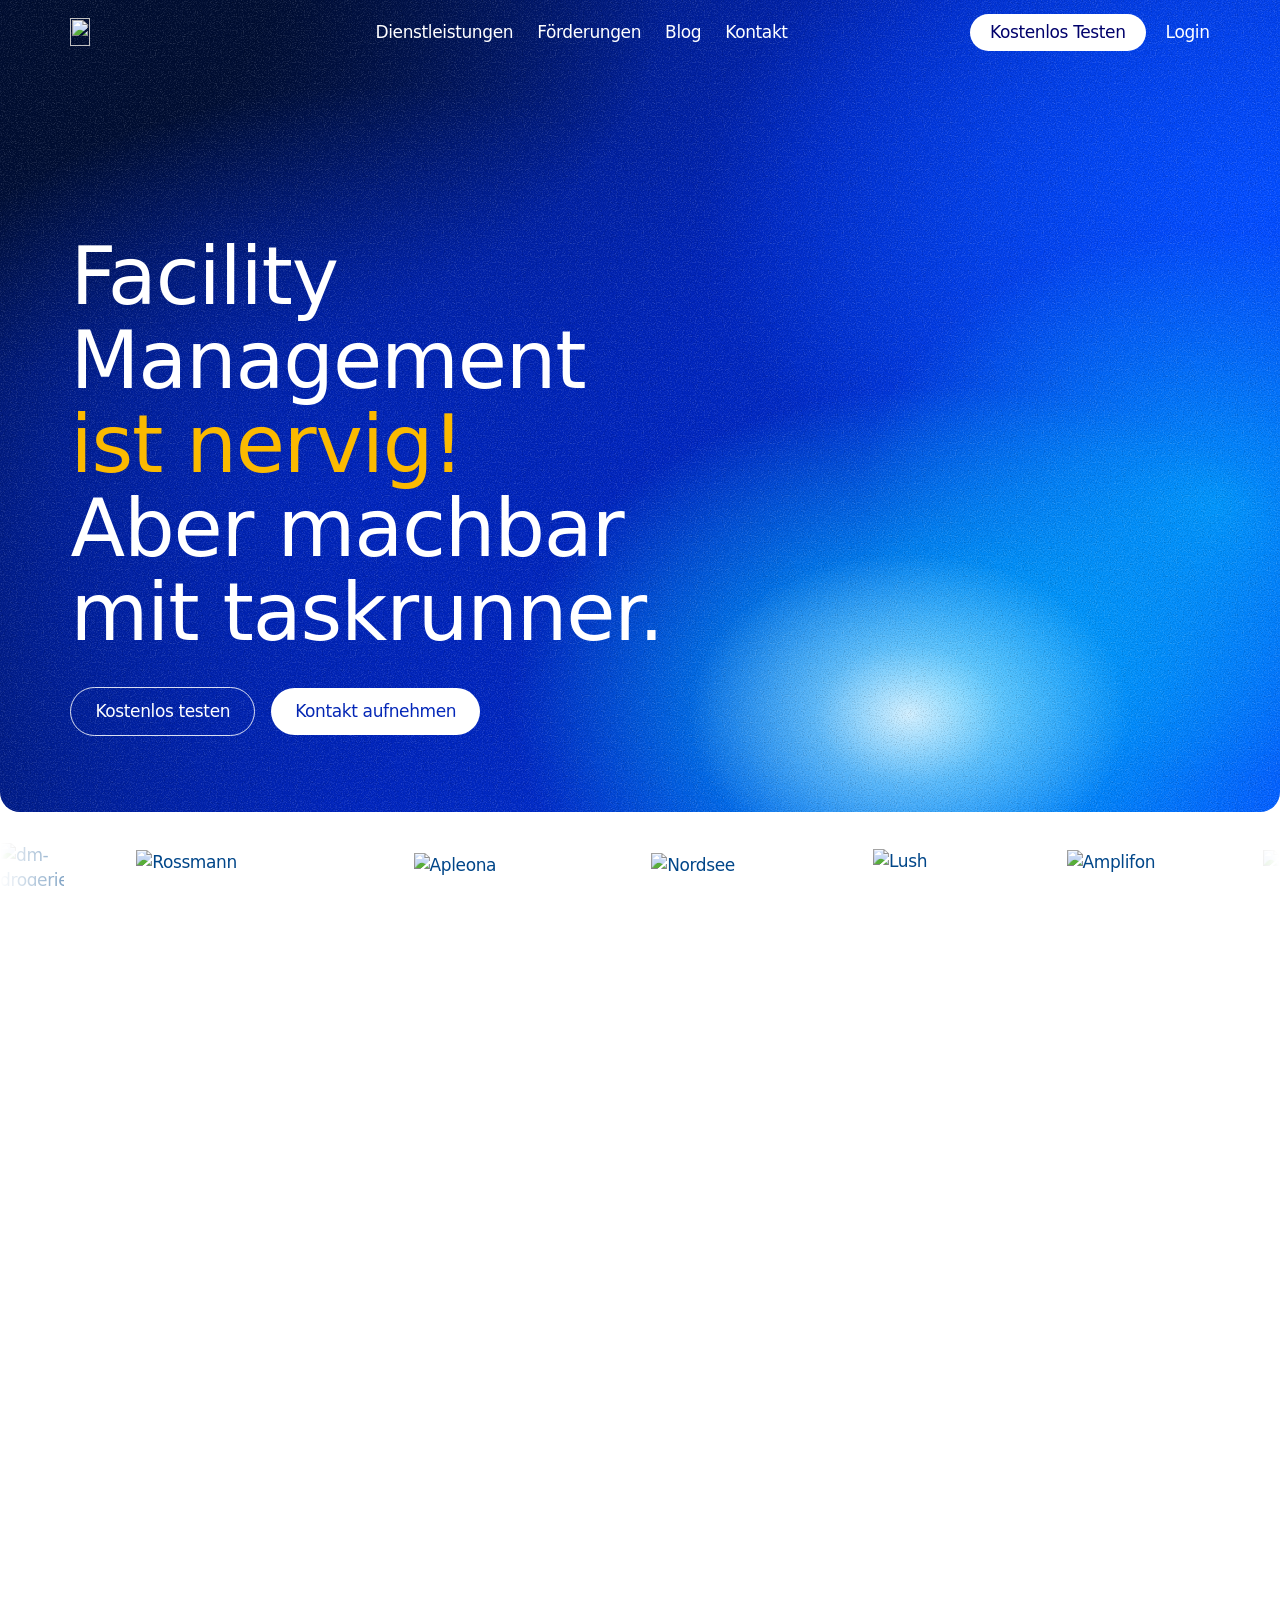
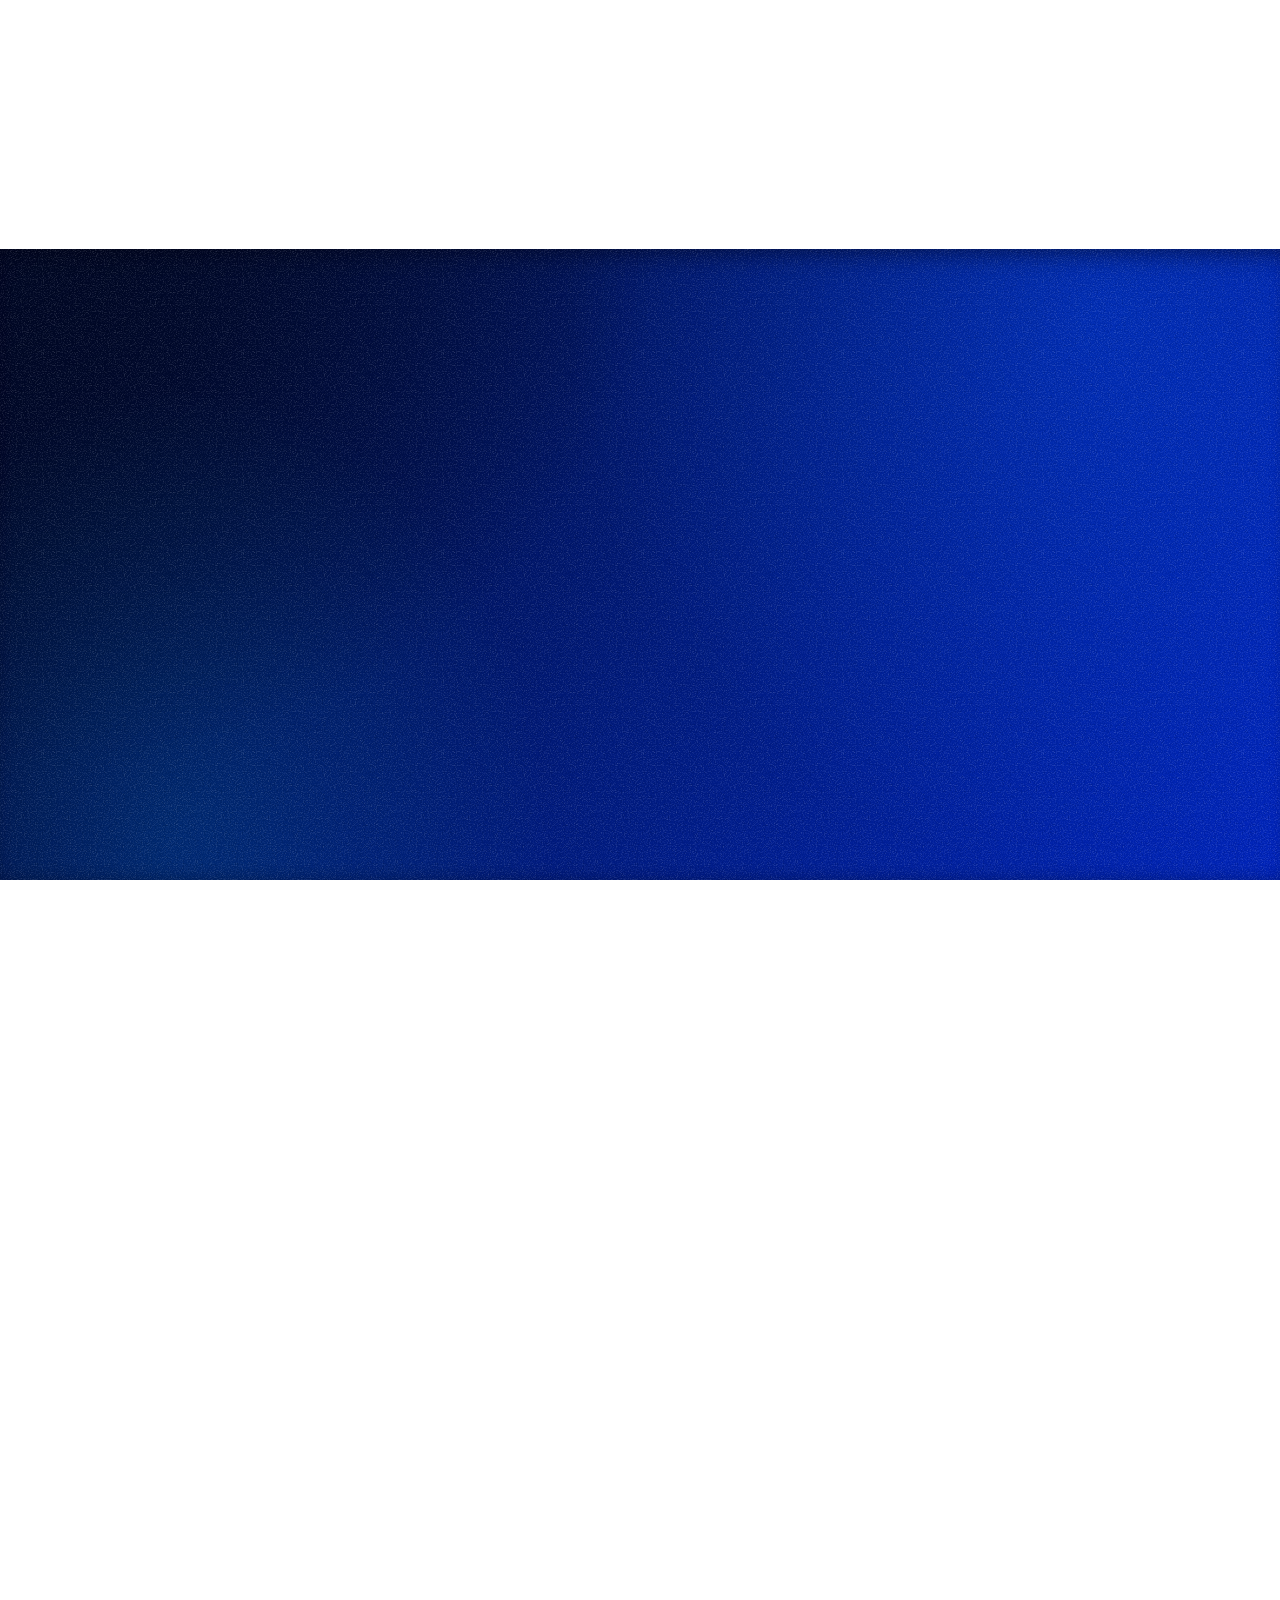
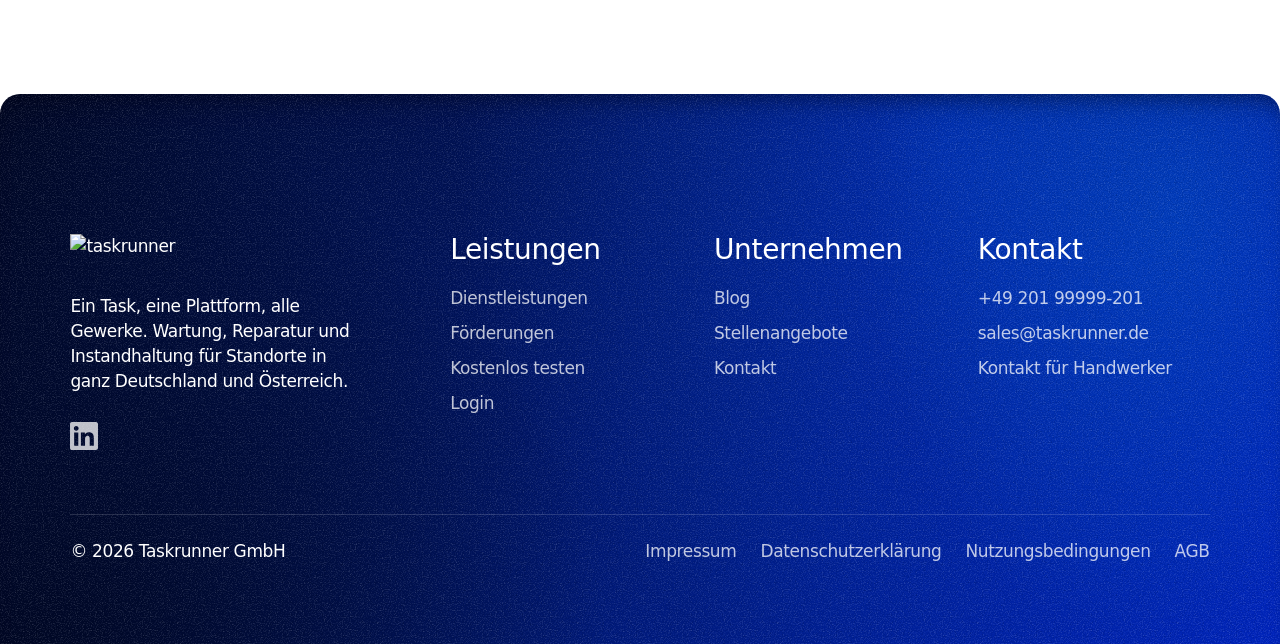
==== index.html @ 303a1e9d "Startseite: Kundenlogos laufen direkt unter dem Hero durch, Hero dafuer kuerzer Co-Authored-By: Clau" ====
<!DOCTYPE html>
<!-- Erzeugt aus quellen/index.html - Aenderungen bitte dort vornehmen. -->
<html lang="de">
  <head>
    <meta charset="utf-8">
    <meta name="viewport" content="width=device-width, initial-scale=1">
    <title>taskrunner – Facility Management leicht gemacht</title>
    <meta name="description" content="Wartung, Reparatur und Instandhaltung für Ihre Standorte in Deutschland und Österreich. Sie beauftragen, wir organisieren. Jeden Schritt sehen Sie im Dashboard.">
    <link rel="canonical" href="https://www.taskrunner.de/">
    <link rel="icon" type="image/svg+xml" href="favicon.svg">
    <link rel="icon" type="image/png" sizes="96x96" href="favicon-96.png">
    <link rel="apple-touch-icon" sizes="180x180" href="apple-touch-icon.png">
    <meta name="theme-color" content="#00016b">
    <!-- Open Graph -->
    <meta property="og:type" content="website">
    <meta property="og:url" content="https://www.taskrunner.de/">
    <meta property="og:title" content="taskrunner – Facility Management leicht gemacht">
    <meta property="og:description" content="Wartung, Reparatur und Instandhaltung für Ihre Standorte in Deutschland und Österreich. Sie beauftragen, wir organisieren. Jeden Schritt sehen Sie im Dashboard.">
    <meta property="og:locale" content="de_DE">
    <link rel="stylesheet" href="assets/style.css">
    <!-- Besucherstatistik (Matomo, ohne Cookies); zaehlt nur auf der Live-Adresse -->
    <script src="assets/statistik.js" defer></script>
  </head>
  <body class="variante-b">
    <script>document.documentElement.className+=" js-auf";</script>
    <a href="#inhalt" class="sr-only focus:not-sr-only focus:fixed focus:left-4 focus:top-4 focus:z-[100] focus:rounded-full focus:bg-navy focus:px-5 focus:py-3 focus:text-white">Zum Inhalt springen</a>
    <header class="sticky top-0 z-50 border-b border-black/5 bg-white/95 backdrop-blur">
      <div class="grid h-[52px] w-full grid-cols-[auto_1fr] items-center gap-6 rand-seite lg:h-[64px] lg:grid-cols-[auto_1fr_auto] min-[1100px]:grid-cols-[1fr_auto_1fr]">
        <a href="/" class="relative block shrink-0 justify-self-start" aria-label="taskrunner Startseite"><img src="images/logo.svg" alt="taskrunner" width="2000" height="456" class="logo-dunkel block w-auto h-7"><img src="images/logo-white.svg" alt="" aria-hidden="true" width="2000" height="456" class="logo-hell absolute left-0 top-0 block w-auto h-7"></a>
        <!-- Desktop-Navigation -->
        <nav class="hidden justify-self-center lg:block" aria-label="Hauptnavigation">
          <ul class="flex items-center gap-6">
            <li><a href="dienstleistungen.html" class="t-body text-blue-600 transition-colors">Dienstleistungen</a></li>
            <li><a href="foerderungen.html" class="t-body text-blue-600 transition-colors">Förderungen</a></li>
            <li><a href="blog.html" class="t-body text-blue-600 transition-colors">Blog</a></li>
            <li><a href="kontakt.html" class="t-body text-blue-600 transition-colors">Kontakt</a></li>
          </ul>
        </nav>
        <div class="hidden items-center gap-5 justify-self-end lg:flex"><a href="kontakt.html#kunden" class="btn btn-primary !py-2.5 !px-5">Kostenlos Testen</a><a href="https://fm.taskrunner.de" class="t-body text-blue-600 transition-colors">Login</a></div>
        <!-- Mobile-Toggle --><button type="button" id="nav-toggle" class="justify-self-end lg:hidden inline-flex h-11 w-11 items-center justify-center rounded-full text-blue-600" aria-expanded="false" aria-controls="mobile-nav"><span class="sr-only">Menü öffnen</span><span class="nav-linien" aria-hidden="true"><span></span><span></span></span></button>
      </div>
      <!-- Mobile-Navigation -->
      <nav id="mobile-nav" hidden class="bg-white lg:hidden" aria-label="Hauptnavigation mobil">
        <div class="mobil-innen">
          <ul class="container-wide flex flex-col gap-1 py-4">
            <li><a href="dienstleistungen.html" class="block rounded-xl px-3 py-3 t-body font-medium text-blue-600 hover:bg-ice">Dienstleistungen</a></li>
            <li><a href="foerderungen.html" class="block rounded-xl px-3 py-3 t-body font-medium text-blue-600 hover:bg-ice">Förderungen</a></li>
            <li><a href="blog.html" class="block rounded-xl px-3 py-3 t-body font-medium text-blue-600 hover:bg-ice">Blog</a></li>
            <li><a href="kontakt.html" class="block rounded-xl px-3 py-3 t-body font-medium text-blue-600 hover:bg-ice">Kontakt</a></li>
            <li class="mt-3 flex flex-col gap-3"><a href="kontakt.html#kunden" class="btn btn-primary w-full">Kostenlos Testen</a><a href="https://fm.taskrunner.de" class="btn w-full border border-navy/15 text-blue-600">Login</a></li>
          </ul>
        </div>
      </nav>
    </header>
    <main id="inhalt">
      <section class="hero-b hero-voll mit-korn relative flex flex-col justify-end overflow-hidden bg-navy text-white">
        <canvas data-schaubild="rad" data-punkte="96" data-leute="
            Klaus Wendt|Sicherheitstechnik|images/Heads/Technicians/Cropped/aarron-norcott-gD1HU_XU5aE-unsplash.webp,
            Can Yildiz|Dachdeckerarbeiten|images/Heads/Technicians/Cropped/javad-esmaeili-IHC5thJwN1M-unsplash.webp,
            Samir Haddad|Schlosserarbeiten|images/Heads/Technicians/Cropped/tim-mossholder-b6Dz02hSRv0-unsplash.webp,
            Anita Rai|Sanitär &amp; Heizung|images/Heads/Technicians/Cropped/equalstock-h8H_tTEDE0Y-unsplash.webp,
            Lukas Berger|Gartenbau|images/Heads/Technicians/Cropped/samuel-cruz-ZCn3qDgp7ls-unsplash.webp,
            Daniel Owusu|Transporte|images/Heads/Technicians/Cropped/christian-agbede-bU3CMH5m2og-unsplash.webp,
            Marco Silva|Elektrotechnik|images/Heads/Technicians/Cropped/rawan-yasser-q7BWdtueSBQ-unsplash.webp,
            Werner Kuhn|Torsysteme|images/Heads/Technicians/Cropped/bharat-vishawakarma-exqaG1verJQ-unsplash.webp,
            Elif Kaya|Rollläden|images/Heads/Technicians/Cropped/michael-satterfield-f9tYg_36yxA-unsplash.webp,
            Dennis Krüger|Schlosserarbeiten|images/Heads/Technicians/Cropped/andriyko-podilnyk-KfLJLJvkovo-unsplash.webp,
            Peter Lorenz|Fensterbau|images/Heads/Technicians/Cropped/jos-zwaan-t1paxKqfD5Y-unsplash.webp,
            Minh Tran|Kältetechnik|images/Heads/Technicians/Cropped/wlliam-zhou-D4M_odDQ59Q-unsplash.webp,
            Julian Fischer|Glaserarbeiten|images/Heads/Technicians/Cropped/james-becker-n1DNVcm4LAw-unsplash.webp,
            Hans-Jürgen Vogt|Malerarbeiten|images/Heads/Technicians/Cropped/tim-mossholder-XZM1S62M83U-unsplash.webp,
            Frank Hartmann|Rohrreinigung|images/Heads/Technicians/Cropped/edanur-agac-rovmmI5OFKQ-unsplash.webp,
            Stefan Richter|Tore|images/Heads/Technicians/Cropped/sam-pearce-warrilow-pT2ziZtEgBU-unsplash.webp,
            Rafael Costa|Maurerarbeiten|images/Heads/Technicians/Cropped/charles-puaud-iUXcQxqfSeY-unsplash.webp,
            Tim Schröder|Sanitär &amp; Heizung|images/Heads/Technicians/Cropped/quilia-2K_-PG95qlI-unsplash.webp,
            Wei Zhang|Klimatechnik|images/Heads/Technicians/Cropped/bharat-vishawakarma-Frr59x1LDG0-unsplash.webp,
            Sebastian Wolf|Fassadenreinigung|images/Heads/Technicians/Cropped/marc-zeman-2VI4kyU7cQ0-unsplash.webp,
            Carla Moreno|Bodenbeläge|images/Heads/Technicians/Cropped/alireza-heidarpour-RURiutAN840-unsplash.webp,
            Niklas Braun|Sicherheitstechnik|images/Heads/Technicians/Cropped/jimmy-nilsson-masth-y8ISj4_9Cwc-unsplash.webp,
            Joseph Mwangi|Wachdienst|images/Heads/Technicians/Cropped/willian-justen-de-vasconcellos-v8d1WQv9dRw-unsplash.webp,
            Marcus Bennett|IT / EDV|images/Heads/Technicians/Cropped/iain-feeney-KP1lfW7ipOk-unsplash.webp,
            Günter Maas|Glaserarbeiten|images/Heads/Technicians/Cropped/tim-mossholder-E5SfRlzUh2Q-unsplash.webp,
            Samuel Adeyemi|Grünpflege|images/Heads/Technicians/Cropped/divaris-shirichena-ndR5lv2aK10-unsplash2.webp,
            Felix Wagner|Tischlerarbeiten|images/Heads/Technicians/Cropped/ryan-waring-5RUIYPB5QTY-unsplash.webp,
            Rolf Neumann|Schwachstromtechnik|images/Heads/Technicians/Cropped/caden-norcott-aCIVzfV05pM-unsplash.webp,
            Imran Qureshi|Landschaftsbau|images/Heads/Technicians/Cropped/nuddle-lSSBfgBowyo-unsplash.webp,
            Paweł Kowalski|Fliesenarbeiten|images/Heads/Technicians/Cropped/bermix-studio-nZZfP9QiQ6w-unsplash.webp,
            Thomas Keller|Lüftungstechnik|images/Heads/Technicians/Cropped/kseniia-ilinykh-lym1X8t5ri8-unsplash.webp,
            Sophie Lang|Brandschutz|images/Heads/Technicians/Cropped/alireza-heidarpour-N0hKJTjKt30-unsplash.webp,
            Jan Petersen|Malerarbeiten|images/Heads/Technicians/Cropped/jimmy-nilsson-masth-sZdlS32KvNI-unsplash.webp,
            Hannah Vogel|Trockenbau|images/Heads/Technicians/Cropped/vitaly-gariev-6rWfmbRpj1A-unsplash.webp,
            Rizal Santoso|Gebäudereinigung|images/Heads/Technicians/Cropped/hobi-industri-OrSGrN3hLuQ-unsplash.webp,
            Yusuf Aydin|Sanitär &amp; Heizung|images/Heads/Technicians/Cropped/tecnic-bioprocess-solutions-VFrbWve7eAs-unsplash.webp,
            Kofi Asante|Rohrreinigung|images/Heads/Technicians/Cropped/divaris-shirichena-ndR5lv2aK10-unsplash.webp,
            Oliver Brandt|Umzug &amp; Transport|images/Heads/Technicians/Cropped/roman-yyY4a9ODSzw-unsplash.webp,
            Malik Johnson|Elektroinstallation|images/Heads/Technicians/Cropped/brian-lundquist-DYf9yaf3EJ8-unsplash.webp,
            Tyrone Davis|Kanalreinigung|images/Heads/Technicians/Cropped/nick-fewings-CCm1WFZAB3g-unsplash.webp,
            Heinz Albrecht|Schlüsseldienst|images/Heads/Technicians/Cropped/aysegul-aytoren-YOhBApxsX_w-unsplash.webp,
            Florian Schulz|Bodenbeläge|images/Heads/Technicians/Cropped/kitera-dent-UFNv8ZGGbX0-unsplash.webp,
            Georg Winter|Maurerarbeiten|images/Heads/Technicians/Cropped/alex-gruber-Qcu2SRucMlI-unsplash.webp,
            Martin Busch|Gastronomietechnik|images/Heads/Technicians/Cropped/jimmy-nilsson-masth-LOtb6vKN3Ac-unsplash.webp,
            Leon Hahn|Elektrotechnik|images/Heads/Technicians/Cropped/valerie-v-4QzsYY-7lKo-unsplash.webp,
            Bernd Schuster|Fassadenreinigung|images/Heads/Technicians/Cropped/green-liu-CnE8CqSm4pY-unsplash.webp,
            Carlos Mendes|Schlosserarbeiten|images/Heads/Technicians/Cropped/tecnic-bioprocess-solutions-9IEGO2zcM2s-unsplash.webp,
            Julia Marx|Werbetechnik|images/Heads/Technicians/Cropped/darren-richardson-iY0GFYADmU0-unsplash.webp,
            Marek Nowak|Dachdeckerarbeiten|images/Heads/Technicians/Cropped/ricardo-gomez-angel-IQDWnu2xfRI-unsplash.webp,
            Timo Roth|Automatiktüren|images/Heads/Technicians/Cropped/brad-weaver-LzdZlcpijw0-unsplash.webp,
            Andreas Beck|Sonnenschutz|images/Heads/Technicians/Cropped/mugabi-owen-tGSscOWeSpI-unsplash.webp,
            Rahul Das|Klimatechnik|images/Heads/Technicians/Cropped/anoof-junaid-8upcjcG4Oj0-unsplash.webp,
            Laura Meyer|Alarmanlagen|images/Heads/Technicians/Cropped/kevin-west-jnwX1pouPEY-unsplash.webp,
            Dimitri Kraus|Tresoröffnung|images/Heads/Technicians/Cropped/alev-takil-fYyYz38bUkQ-unsplash.webp,
            Hiroshi Tanaka|Kühltechnik|images/Heads/Technicians/Cropped/jesse-plum-T_G3K6lDmtA-unsplash.webp,
            Jerome Baptiste|Brandschutz|images/Heads/Technicians/Cropped/timothy-barlin-jOKB3tlCbjc-unsplash.webp,
            Kevin Horn|Trockenbau|images/Heads/Technicians/Cropped/freddie-addery-2JRPYZAKJDA-unsplash.webp,
            Ali Rahimi|Verputzarbeiten|images/Heads/Technicians/Cropped/tecnic-bioprocess-solutions-8LrKlAXG_FQ-unsplash.webp,
            Moritz Engel|Graffitientfernung|images/Heads/Technicians/Cropped/clay-elliot-HfMCgqOLTyM-unsplash.webp,
            Paul Schmitt|Fensterbau|images/Heads/Technicians/Cropped/remco-guijs-ylfZM6-ok1U-unsplash.webp,
            Horst Becker|Brandschutz|images/Heads/Technicians/Cropped/bharat-vishawakarma-exqaG1verJQ-unsplash2.webp,
            Sven Ludwig|Fliesenarbeiten|images/Heads/Technicians/Cropped/mick-haupt-pztSdAqL3TE-unsplash.webp,
            Takumi Sato|IT-Verkabelung|images/Heads/Technicians/Cropped/annie-spratt-9wDFSSF7ZrA-unsplash.webp,
            Artem Volkov|Heizungstechnik|images/Heads/Technicians/Cropped/kato-blackmore-NGo4Hqk0iKo-unsplash.webp" aria-hidden="true" class="pointer-events-none absolute inset-0 block h-full w-full"></canvas>
        <div data-radlabel hidden class="pointer-events-none absolute z-20 rounded-[20px] border border-white/15 bg-navy/90 px-4 py-2.5 backdrop-blur-sm transition-opacity duration-150">
          <p data-radname class="text-[16px] font-medium leading-tight text-white"></p>
          <p data-radgewerk class="mt-1 font-mono text-[12px] uppercase leading-tight tracking-[0.08em] text-white/60"></p>
        </div>
        <div data-hero-text class="rand-seite relative w-full pb-[60px] lg:pb-[76px]">
          <h1 class="max-w-[620px] text-balance">Facility Management <span class="text-yellow">ist nervig!</span><br>Aber machbar mit taskrunner.</h1>
          <div class="mt-6 flex flex-wrap items-center gap-3 sm:mt-8 sm:gap-4"><a href="kontakt.html#kunden" class="btn btn-ghost">Kostenlos testen</a><a href="kontakt.html" class="btn btn-white">Kontakt aufnehmen</a></div>
        </div>
      </section>
      <!-- Kundenlogos direkt unter dem Hero: der Hero ist um --logo-anschnitt
           kuerzer als der Bildschirm, damit dieses Band beim Laden schon
           angeschnitten zu sehen ist. Zweite Folge unsichtbar fuer die
           nahtlose Schleife. Aussehen: .logo-leiste in tailwind/input.css. -->
      <section class="logo-leiste bg-white" aria-label="Unternehmen, die auf taskrunner setzen">
        <div class="logo-band">
          <div class="logo-spur" style="--dauer:90s;--dauer-sm:90s;--dauer-lg:90s">
            <img src="images/kundenlogos/dm-blau.svg" alt="dm-drogerie markt" decoding="async" width="423" height="280" style="--h:28px;--h-sm:34px;--h-lg:34px">
            <img src="images/kundenlogos/rossmann-blau.svg" alt="Rossmann" decoding="async" width="1357" height="190" style="--h:19px;--h-sm:23px;--h-lg:23px">
            <img src="images/kundenlogos/apleona-blau.svg" alt="Apleona" decoding="async" width="1116" height="160" style="--h:16px;--h-sm:19px;--h-lg:19px">
            <img src="images/kundenlogos/nordsee-blau.svg" alt="Nordsee" decoding="async" width="1009" height="160" style="--h:16px;--h-sm:19px;--h-lg:19px">
            <img src="images/kundenlogos/lush-blau.svg" alt="Lush" decoding="async" width="817" height="210" style="--h:21px;--h-sm:25px;--h-lg:25px">
            <img src="images/kundenlogos/amplifon-blau.svg" alt="Amplifon" decoding="async" width="830" height="200" style="--h:20px;--h-sm:24px;--h-lg:24px">
            <img src="images/kundenlogos/flink-blau.svg" alt="Flink" decoding="async" width="778" height="200" style="--h:20px;--h-sm:24px;--h-lg:24px">
            <img src="images/kundenlogos/kamps-blau.svg" alt="Kamps" decoding="async" width="829" height="200" style="--h:20px;--h-sm:24px;--h-lg:24px">
            <img src="images/kundenlogos/avis-blau.svg" alt="Avis" decoding="async" width="720" height="220" style="--h:22px;--h-sm:26px;--h-lg:26px">
            <img src="images/kundenlogos/easyapotheke-blau.svg" alt="easyApotheke" decoding="async" width="911" height="190" style="--h:19px;--h-sm:23px;--h-lg:23px">
            <img src="images/kundenlogos/awg-blau.svg" alt="AWG Mode Center" decoding="async" width="921" height="323" style="--h:20px;--h-sm:24px;--h-lg:24px">
            <img src="images/kundenlogos/flaschenpost-blau.svg" alt="flaschenpost" decoding="async" width="893" height="190" style="--h:19px;--h-sm:23px;--h-lg:23px">
            <img src="images/kundenlogos/groupe-seb-blau.svg" alt="Groupe SEB" decoding="async" width="134" height="300" style="--h:30px;--h-sm:36px;--h-lg:36px">
            <img src="images/kundenlogos/atu-blau.svg" alt="ATU" decoding="async" width="300" height="71" style="--h:18px;--h-sm:22px;--h-lg:22px">
            <img src="images/kundenlogos/dm-blau.svg" alt="" aria-hidden="true" decoding="async" width="423" height="280" style="--h:28px;--h-sm:34px;--h-lg:34px">
            <img src="images/kundenlogos/rossmann-blau.svg" alt="" aria-hidden="true" decoding="async" width="1357" height="190" style="--h:19px;--h-sm:23px;--h-lg:23px">
            <img src="images/kundenlogos/apleona-blau.svg" alt="" aria-hidden="true" decoding="async" width="1116" height="160" style="--h:16px;--h-sm:19px;--h-lg:19px">
            <img src="images/kundenlogos/nordsee-blau.svg" alt="" aria-hidden="true" decoding="async" width="1009" height="160" style="--h:16px;--h-sm:19px;--h-lg:19px">
            <img src="images/kundenlogos/lush-blau.svg" alt="" aria-hidden="true" decoding="async" width="817" height="210" style="--h:21px;--h-sm:25px;--h-lg:25px">
            <img src="images/kundenlogos/amplifon-blau.svg" alt="" aria-hidden="true" decoding="async" width="830" height="200" style="--h:20px;--h-sm:24px;--h-lg:24px">
            <img src="images/kundenlogos/flink-blau.svg" alt="" aria-hidden="true" decoding="async" width="778" height="200" style="--h:20px;--h-sm:24px;--h-lg:24px">
            <img src="images/kundenlogos/kamps-blau.svg" alt="" aria-hidden="true" decoding="async" width="829" height="200" style="--h:20px;--h-sm:24px;--h-lg:24px">
            <img src="images/kundenlogos/avis-blau.svg" alt="" aria-hidden="true" decoding="async" width="720" height="220" style="--h:22px;--h-sm:26px;--h-lg:26px">
            <img src="images/kundenlogos/easyapotheke-blau.svg" alt="" aria-hidden="true" decoding="async" width="911" height="190" style="--h:19px;--h-sm:23px;--h-lg:23px">
            <img src="images/kundenlogos/awg-blau.svg" alt="" aria-hidden="true" decoding="async" width="921" height="323" style="--h:20px;--h-sm:24px;--h-lg:24px">
            <img src="images/kundenlogos/flaschenpost-blau.svg" alt="" aria-hidden="true" decoding="async" width="893" height="190" style="--h:19px;--h-sm:23px;--h-lg:23px">
            <img src="images/kundenlogos/groupe-seb-blau.svg" alt="" aria-hidden="true" decoding="async" width="134" height="300" style="--h:30px;--h-sm:36px;--h-lg:36px">
            <img src="images/kundenlogos/atu-blau.svg" alt="" aria-hidden="true" decoding="async" width="300" height="71" style="--h:18px;--h-sm:22px;--h-lg:22px">
          </div>
        </div>
      </section>
      <section class="bg-white section-y">
        <div class="container-wide">
          <div data-auf class="grid gap-6 lg:grid-cols-2 lg:items-end lg:gap-16">
            <h2 class="max-w-[900px] text-balance hyphens-auto break-words t-h2 text-blue-600">Ein Task, <span class="block">alles auf einer Plattform.</span></h2>
            <p class="max-w-[560px] text-pretty t-intro text-ink/80">Sie melden das Problem. Unsere Plattform beauftragt einen lokalen Profi und rechnet am Ende direkt ab. Im Dashboard sehen Sie jederzeit live, wie weit Ihr Task ist.</p>
          </div>
        </div>
        <!-- Kacheln in einer Reihe nach apple.com: seitlich wischen, mit der
             Maus ziehen, Pfeiltasten oder die Knöpfe darunter – das macht
             assets/app.js ([data-laufband]). Randlos, deshalb außerhalb von
             container-wide; die erste Kachel fluchtet trotzdem mit der
             Überschrift (.laufband-buendig). -->
        <div data-auf class="laufband laufband-buendig mt-8 lg:mt-14" id="laufband-vorteile" role="region" aria-label="Was taskrunner bietet" tabindex="0" data-laufband data-ohne-mitlauf>
          <ul class="laufband-spur gap-5">
            <li class="laufband-kachel flex min-h-[340px] flex-col overflow-hidden rounded-[var(--radius-tile)] kachel-verlauf-6 mit-korn kachel-polster sm:min-h-[380px]">
              <h3 class="t-h3 text-blue-600">Ein Task, alle Gewerke.</h3>
              <p class="mt-4 t-body text-ink/85">Ob Reparatur oder Wartung, Maler- oder Elektroarbeiten: Wir bieten 27 Gewerke über dieselbe Plattform an. Sie geben den Task auf, wir koordinieren den gesamten Rest.</p>
              <canvas data-schaubild="gewerke" data-bilder="images/Heads/Technicians/Cropped/equalstock-h8H_tTEDE0Y-unsplash.webp, images/Heads/Technicians/Cropped/christian-agbede-bU3CMH5m2og-unsplash.webp, images/Heads/Technicians/Cropped/marc-zeman-2VI4kyU7cQ0-unsplash.webp, images/Heads/Technicians/Cropped/darren-richardson-iY0GFYADmU0-unsplash.webp, images/Heads/Technicians/Cropped/iain-feeney-KP1lfW7ipOk-unsplash.webp, images/Heads/Technicians/Cropped/rawan-yasser-q7BWdtueSBQ-unsplash.webp" data-icon="images/icons/auftrag-app-icon.png" aria-hidden="true" class="mt-8 block h-[300px] w-full sm:h-[360px]"></canvas>
            </li>
            <li class="laufband-kachel flex min-h-[340px] flex-col overflow-hidden rounded-[var(--radius-tile)] kachel-verlauf-nacht mit-korn kachel-polster text-white sm:min-h-[380px]">
              <!-- Je Kostenpunkt ein Foto, in der Reihenfolge von data-posten.
                   kosten.js blendet das des aktiven Punkts ein. -->
              <div class="kachel-fotos" aria-hidden="true">
                <img data-postenbild src="images/jay-wennington-IAvRp28YMOE-unsplash.webp" alt="" width="1500" height="1000" loading="lazy" decoding="async" class="ist-aktiv">
                <img data-postenbild src="images/patrick-robert-doyle-yVRn-d6JGzo-unsplash_edited.webp" alt="" width="1500" height="1000" loading="lazy" decoding="async">
                <img data-postenbild src="images/kevin-ache-opLWncnTUmM-unsplash_edited.webp" alt="" width="1500" height="948" loading="lazy" decoding="async">
                <img data-postenbild src="images/accounting-image_v2.webp" alt="" width="2000" height="1314" loading="lazy" decoding="async">
              </div>
              <h3 class="t-h3 text-white">Nachvollziehbar abgerechnet.</h3>
              <p class="mt-4 t-body">Anfahrt, Material und Arbeitszeit stehen einzeln auf der Rechnung. Dazu bekommen Sie einen Leistungsnachweis mit Fotos von der fertigen Arbeit.</p>
              <canvas data-schaubild="kosten" data-dunkel data-posten="Anfahrt,Materialkosten,Arbeitszeit,Taskfee" aria-hidden="true" class="mt-8 -mx-10 block h-[300px] w-[calc(100%+5rem)] max-w-none sm:h-[360px]"></canvas>
            </li>
            <li class="laufband-kachel flex min-h-[340px] flex-col overflow-hidden rounded-[var(--radius-tile)] kachel-verlauf-8 mit-korn kachel-polster sm:min-h-[380px]">
              <h3 class="t-h3 text-blue-600">Alle Standorte auf einem Dashboard.</h3>
              <p class="mt-4 t-body text-ink/85">Offene Tasks, Termine und Kosten je Objekt an einer Stelle.</p>
              <canvas data-schaubild="dashboard" data-icon="images/icons/tablet.svg" aria-hidden="true" class="mt-8 -mx-10 block h-[300px] w-[calc(100%+5rem)] max-w-none sm:h-[360px]"></canvas>
            </li>
            <li class="laufband-kachel flex min-h-[340px] flex-col overflow-hidden rounded-[var(--radius-tile)] kachel-verlauf-9 mit-korn kachel-polster sm:min-h-[380px]">
              <h3 class="t-h3 text-blue-600">Eine feste Ansprechperson.</h3>
              <p class="mt-4 t-body text-ink/85">Sie rufen an und müssen nicht erklären, wer Sie sind. Ihre Ansprechperson kennt Ihre Objekte und bleibt am Task, bis der Leistungsnachweis da ist.</p>
              <canvas data-schaubild="team" data-bild="images/mitarbeiter/sergej.webp,images/mitarbeiter/dmitri.webp,images/mitarbeiter/erik.webp" aria-hidden="true" class="mt-8 block h-[300px] w-full sm:h-[360px]"></canvas>
            </li>
            <li class="laufband-kachel flex min-h-[340px] flex-col overflow-hidden rounded-[var(--radius-tile)] kachel-verlauf-10 mit-korn kachel-polster sm:min-h-[380px]">
              <h3 class="t-h3 text-blue-600">Deutschland- und österreichweit verfügbar.</h3>
              <p class="mt-4 t-body text-ink/85">Über 20.000 erreichbare Handwerker, im Einsatz an 23.000 Standorten mit insgesamt über 15.000.000&nbsp;m² Fläche.</p>
              <img src="images/germany-dots-standorte.svg" alt="" aria-hidden="true" width="360" height="460" loading="lazy" decoding="async" class="mx-auto mt-8 block h-[300px] w-auto sm:h-[360px]">
            </li>
            <li class="laufband-kachel flex min-h-[340px] flex-col overflow-hidden rounded-[var(--radius-tile)] kachel-verlauf-nacht mit-korn kachel-polster text-white sm:min-h-[380px]">
              <h3 class="t-h3 text-white">Notdienst innerhalb von 4 Stunden.</h3>
              <p class="mt-4 t-body">Manchmal muss es schnell gehen. Im Notdienst ist innerhalb von 4 Stunden ein Spezialist vor Ort, der sich um das Problem kümmert.</p>
              <canvas data-schaubild="notdienst" aria-hidden="true" class="mt-8 block h-[300px] w-full sm:h-[360px]"></canvas>
            </li>
          </ul>
        </div>
        <!-- Pfeile wie bei apple.com. hidden, bis app.js sie verdrahtet hat. -->
        <div class="container-wide mt-6 flex justify-end gap-3 lg:mt-8" hidden>
          <button type="button" class="laufband-pfeil" data-laufband-pfeil="zurueck" aria-controls="laufband-vorteile" aria-label="Vorherige Kachel"><svg viewBox="0 0 24 24" fill="none" stroke="currentColor" stroke-width="2" stroke-linecap="round" stroke-linejoin="round" aria-hidden="true"><path d="m15 18-6-6 6-6"/></svg></button><button type="button" class="laufband-pfeil" data-laufband-pfeil="vor" aria-controls="laufband-vorteile" aria-label="Nächste Kachel"><svg viewBox="0 0 24 24" fill="none" stroke="currentColor" stroke-width="2" stroke-linecap="round" stroke-linejoin="round" aria-hidden="true"><path d="m9 18 6-6-6-6"/></svg></button>
        </div>
      </section>
      <section class="bg-white section-y" aria-labelledby="netzwerk-titel">
        <div class="container-breit">
          <h2 id="netzwerk-titel" data-auf class="max-w-[820px] text-balance text-blue-600">Über 20.000 Handwerker. Und ein Team, das jeden Task begleitet.</h2>
          <div class="raster mt-8 lg:mt-14">
            <div class="raster-spalte">
              <div data-auf class="raster-kachel raster-hoch kachel-verlauf-nacht mit-korn kachel-polster text-white">
                <!-- Quote (bisher 99,7 %) ist ausgeblendet, bis die korrekte
                     Zahl feststeht. Ring zurueckholen: git show 70ea345:quellen/index.html -->
                <!-- Siegel oben in der Kachel: weisse Fassung mit durchsichtigem
                     Grund, erzeugt aus images/Rewal Estate award.webp (Original
                     schwarz auf weiss). -->
                <img src="images/european-real-estate-brand-award-2026.webp" alt="Gewinner des European Real Estate Brand Award 2026" width="640" height="324" loading="lazy" decoding="async" class="mx-auto w-[320px] max-w-full">
                <div class="raster-fuss">
                  <h3 class="t-h3 text-white">Vereinbart ist vereinbart.</h3>
                  <p class="mt-4 t-body">Termin und Reaktionszeit sagen wir zu, bevor der Task startet. Und wir halten sie.</p>
                  <a href="dienstleistungen.html" class="btn btn-ghost mt-8">Unsere Dienstleistungen</a>
                </div>
              </div>
              <div data-auf class="raster-bild bild-quadrat nur-breit">
                <img src="images/raster/techniker-wand.jpg" alt="Handwerker in blauer Arbeitsjacke tastet eine weiße Wandverkleidung ab" width="1200" height="1600" loading="lazy" decoding="async">
              </div>
            </div>
            <div class="raster-spalte">
              <div data-auf class="raster-bild bild-quadrat nur-breit">
                <img src="images/raster/operationsteam.jpg" alt="Zwei Mitarbeiter des Operationsteams am Schreibtisch vor ihren Bildschirmen" width="1650" height="1100" loading="lazy" decoding="async" class="object-[80%_50%]">
              </div>
              <div data-auf class="raster-kachel raster-hoch kachel-verlauf-4 mit-korn kachel-polster">
                <p class="t-h2 tabular-nums text-ink">41</p>
                <h3 class="mt-2 t-h3 text-blue-600">Mitarbeitende für alle Tasks.</h3>
                <div>
                  <ul class="portraet-reihe" aria-hidden="true">
                    <li>
                      <img src="images/Heads/Office/Cropped/allgo-an-app-for-plus-size-people-jsx4qvopjG4-unsplash.webp" alt="" width="200" height="200" loading="lazy" decoding="async">
                    </li>
                    <li>
                      <img src="images/Heads/Office/Cropped/christina-wocintechchat-com-m-0Zx1bDv5BNY-unsplash.webp" alt="" width="200" height="200" loading="lazy" decoding="async">
                    </li>
                    <li>
                      <img src="images/Heads/Office/Cropped/clay-elliot-mpDV4xaFP8c-unsplash.webp" alt="" width="200" height="200" loading="lazy" decoding="async">
                    </li>
                    <li>
                      <img src="images/Heads/Office/Cropped/fotos-r77Buio2tds-unsplash.webp" alt="" width="200" height="200" loading="lazy" decoding="async">
                    </li>
                    <li>
                      <img src="images/Heads/Office/Cropped/icons8-team-m0oSTE_MjsI-unsplash.webp" alt="" width="200" height="200" loading="lazy" decoding="async">
                    </li>
                    <li>
                      <img src="images/Heads/Office/Cropped/vitaly-gariev-AhZvzGUeLvs-unsplash.webp" alt="" width="200" height="200" loading="lazy" decoding="async">
                    </li>
                  </ul>
                </div>
              </div>
            </div>
            <div class="raster-spalte">
              <div data-auf class="raster-kachel kachel-verlauf-2 mit-korn kachel-polster">
                <!-- Kundenzahl (bisher 53) ausgeblendet, bis sie zur
                     Vertriebspraesentation passt. -->
                <h3 class="t-h3 text-blue-600">Unternehmen, die schon auf taskrunner setzen.</h3>
                <!-- Drei Laufbaender mit Kundenlogos, je Reihe zweimal dieselben
                     Logos hintereinander (die zweite Folge fuer das Publikum
                     unsichtbar), damit die Schleife nahtlos laeuft.
                     Aussehen: .kunden-baender in tailwind/input.css.
                     Ohne loading="lazy": sonst laedt ein Logo erst, wenn es
                     schon ins Band laeuft, und dort klafft eine Luecke. -->
                <div class="raster-fuss kunden-baender">
                  <div class="logo-band">
                    <div class="logo-spur" style="--dauer:40s;--dauer-sm:40s;--dauer-lg:40s;--verzug:-6s">
                      <img src="images/kundenlogos/dm-blau.svg" alt="dm-drogerie markt" decoding="async" width="423" height="280" style="--h:28px;--h-sm:34px;--h-lg:34px">
                      <img src="images/kundenlogos/amplifon-blau.svg" alt="Amplifon" decoding="async" width="830" height="200" style="--h:20px;--h-sm:24px;--h-lg:24px">
                      <img src="images/kundenlogos/lush-blau.svg" alt="Lush" decoding="async" width="817" height="210" style="--h:21px;--h-sm:25px;--h-lg:25px">
                      <img src="images/kundenlogos/nordsee-blau.svg" alt="Nordsee" decoding="async" width="1009" height="160" style="--h:16px;--h-sm:19px;--h-lg:19px">
                      <img src="images/kundenlogos/awg-blau.svg" alt="AWG Mode Center" decoding="async" width="921" height="323" style="--h:20px;--h-sm:24px;--h-lg:24px">
                      <img src="images/kundenlogos/dm-blau.svg" alt="" aria-hidden="true" decoding="async" width="423" height="280" style="--h:28px;--h-sm:34px;--h-lg:34px">
                      <img src="images/kundenlogos/amplifon-blau.svg" alt="" aria-hidden="true" decoding="async" width="830" height="200" style="--h:20px;--h-sm:24px;--h-lg:24px">
                      <img src="images/kundenlogos/lush-blau.svg" alt="" aria-hidden="true" decoding="async" width="817" height="210" style="--h:21px;--h-sm:25px;--h-lg:25px">
                      <img src="images/kundenlogos/nordsee-blau.svg" alt="" aria-hidden="true" decoding="async" width="1009" height="160" style="--h:16px;--h-sm:19px;--h-lg:19px">
                      <img src="images/kundenlogos/awg-blau.svg" alt="" aria-hidden="true" decoding="async" width="921" height="323" style="--h:20px;--h-sm:24px;--h-lg:24px">
                    </div>
                  </div>
                  <div class="logo-band">
                    <div class="logo-spur" style="--dauer:46s;--dauer-sm:46s;--dauer-lg:46s;--verzug:-21s">
                      <img src="images/kundenlogos/rossmann-blau.svg" alt="Rossmann" decoding="async" width="1357" height="190" style="--h:19px;--h-sm:23px;--h-lg:23px">
                      <img src="images/kundenlogos/kamps-blau.svg" alt="Kamps" decoding="async" width="829" height="200" style="--h:20px;--h-sm:24px;--h-lg:24px">
                      <img src="images/kundenlogos/flink-blau.svg" alt="Flink" decoding="async" width="778" height="200" style="--h:20px;--h-sm:24px;--h-lg:24px">
                      <img src="images/kundenlogos/apleona-blau.svg" alt="Apleona" decoding="async" width="1116" height="160" style="--h:16px;--h-sm:19px;--h-lg:19px">
                      <img src="images/kundenlogos/rossmann-blau.svg" alt="" aria-hidden="true" decoding="async" width="1357" height="190" style="--h:19px;--h-sm:23px;--h-lg:23px">
                      <img src="images/kundenlogos/kamps-blau.svg" alt="" aria-hidden="true" decoding="async" width="829" height="200" style="--h:20px;--h-sm:24px;--h-lg:24px">
                      <img src="images/kundenlogos/flink-blau.svg" alt="" aria-hidden="true" decoding="async" width="778" height="200" style="--h:20px;--h-sm:24px;--h-lg:24px">
                      <img src="images/kundenlogos/apleona-blau.svg" alt="" aria-hidden="true" decoding="async" width="1116" height="160" style="--h:16px;--h-sm:19px;--h-lg:19px">
                    </div>
                  </div>
                  <div class="logo-band">
                    <div class="logo-spur" style="--dauer:43s;--dauer-sm:43s;--dauer-lg:43s;--verzug:-13s">
                      <img src="images/kundenlogos/avis-blau.svg" alt="Avis" decoding="async" width="720" height="220" style="--h:22px;--h-sm:26px;--h-lg:26px">
                      <img src="images/kundenlogos/easyapotheke-blau.svg" alt="easyApotheke" decoding="async" width="911" height="190" style="--h:19px;--h-sm:23px;--h-lg:23px">
                      <img src="images/kundenlogos/groupe-seb-blau.svg" alt="Groupe SEB" decoding="async" width="134" height="300" style="--h:30px;--h-sm:36px;--h-lg:36px">
                      <img src="images/kundenlogos/flaschenpost-blau.svg" alt="flaschenpost" decoding="async" width="893" height="190" style="--h:19px;--h-sm:23px;--h-lg:23px">
                      <img src="images/kundenlogos/atu-blau.svg" alt="ATU" decoding="async" width="300" height="71" style="--h:18px;--h-sm:22px;--h-lg:22px">
                      <img src="images/kundenlogos/avis-blau.svg" alt="" aria-hidden="true" decoding="async" width="720" height="220" style="--h:22px;--h-sm:26px;--h-lg:26px">
                      <img src="images/kundenlogos/easyapotheke-blau.svg" alt="" aria-hidden="true" decoding="async" width="911" height="190" style="--h:19px;--h-sm:23px;--h-lg:23px">
                      <img src="images/kundenlogos/groupe-seb-blau.svg" alt="" aria-hidden="true" decoding="async" width="134" height="300" style="--h:30px;--h-sm:36px;--h-lg:36px">
                      <img src="images/kundenlogos/flaschenpost-blau.svg" alt="" aria-hidden="true" decoding="async" width="893" height="190" style="--h:19px;--h-sm:23px;--h-lg:23px">
                      <img src="images/kundenlogos/atu-blau.svg" alt="" aria-hidden="true" decoding="async" width="300" height="71" style="--h:18px;--h-sm:22px;--h-lg:22px">
                    </div>
                  </div>
                  <p class="mt-6 t-caption text-ink/75">Eine kleine Auswahl. Dazu kommen viele weitere Unternehmen.</p>
                </div>
              </div>
              <div data-auf class="raster-kachel bg-blue-600 mit-korn kachel-polster text-white">
                <div class="raster-fuss grid gap-8">
                  <div>
                    <p class="t-h2 tabular-nums">20.241</p>
                    <p class="mt-2 t-caption">Erreichbare Handwerker</p>
                  </div>
                  <div>
                    <p class="t-h2 tabular-nums">23.000</p>
                    <p class="mt-2 t-caption">Betreute Standorte</p>
                  </div>
                  <div>
                    <p class="t-h2 tabular-nums">15&nbsp;Mio.&nbsp;m²</p>
                    <p class="mt-2 t-caption">Betreute Fläche</p>
                  </div>
                  <div>
                    <p class="t-h2 tabular-nums">94,82&nbsp;%</p>
                    <p class="mt-2 t-caption">SLA-Einhaltungsquote</p>
                  </div>
                </div>
              </div>
            </div>
          </div>
        </div>
      </section>
      <section class="verlauf-nacht mit-korn section-y">
        <div class="container-wide">
          <h2 data-auf class="t-h2 text-white">So funktioniert ein Task</h2>
          <p data-auf class="mt-5 max-w-[520px] t-intro text-white/75">In vier einfachen Schritten. Hinterhertelefonieren muss dabei niemand.</p>
          <ol class="schritte mt-8 grid gap-x-5 gap-y-12 md:grid-cols-2 lg:mt-14 lg:grid-cols-4">
            <li data-auf class="md:border-t md:border-white/15 md:pt-8 lg:border-t-0">
              <p class="t-eyebrow text-white/75">Schritt 1</p>
              <h3 class="mt-4 t-h4 text-white">Digitale Beauftragung</h3>
              <p class="mt-5 t-body-tight text-white/75">Einfache Schadensmeldung direkt aus der Zentrale oder Filiale.</p>
            </li>
            <li data-auf class="md:border-t md:border-white/15 md:pt-8 lg:border-t-0">
              <p class="t-eyebrow text-white/75">Schritt 2</p>
              <h3 class="mt-4 t-h4 text-white">Automatisches Matching</h3>
              <p class="mt-5 t-body-tight text-white/75">Zuteilung des Tasks an qualifizierte, lokale und verfügbare Partner:innen.</p>
            </li>
            <li data-auf class="md:border-t md:border-white/15 md:pt-8 lg:border-t-0">
              <p class="t-eyebrow text-white/75">Schritt 3</p>
              <h3 class="mt-4 t-h4 text-white">Ausführung vor Ort</h3>
              <p class="mt-5 t-body-tight text-white/75">Live-Updates des Arbeitsstandes für volle Transparenz.</p>
            </li>
            <li data-auf class="md:border-t md:border-white/15 md:pt-8 lg:border-t-0">
              <p class="t-eyebrow text-white/75">Schritt 4</p>
              <h3 class="mt-4 t-h4 text-white">Digitaler Abschluss</h3>
              <p class="mt-5 t-body-tight text-white/75">Automatisierte Abrechnung, einheitliche Rechnungen und detaillierte Statistiken.</p>
            </li>
          </ol>
        </div>
      </section>
      <section id="kontakt" class="bg-white section-y scroll-mt-[calc(var(--header-h)+24px)]">
        <div class="container-wide">
          <h2 data-auf class="mx-auto max-w-[820px] text-balance t-h2 text-ink text-center">Lieber kurz durchsprechen?</h2>
          <p data-auf class="mx-auto mt-5 max-w-[760px] text-balance t-intro text-ink/80 text-center">Ein Gespräch genügt, um zu klären, ob taskrunner zu Ihren Objekten und Abläufen passt. Kein Verkaufsgespräch, keine Verpflichtung.</p>
          <ul class="mt-8 grid gap-5 md:grid-cols-3 lg:mt-14">
            <li data-auf class="flex flex-col rounded-[var(--radius-tile)] kachel-verlauf-1 mit-korn kachel-polster">
              <span class="flex h-[42px] items-center text-blue-600"><svg width="34" height="36" viewBox="0 0 90.62 97.36" aria-hidden="true" focusable="false"><path fill="currentColor" d="M90.39,23.01c-.64-2.05-2.5-3.42-4.65-3.42-.49,0-.98.07-1.46.22l-6.7,2.09V6.14c0-3.88-2.41-6.14-6.08-6.14h-31.04c-3.74,0-6.37,2.19-6.37,6.14v30.15c-3.39,1.47-5.76,2.52-6.27,2.78-4.1,2.09-7.19,6.88-7.88,8.81-.85,1.93-19.95,49.47-19.95,49.47h39.58s9.59-4.02,14.69-9.59c2.15-2.34,3.87-5.52,5.06-8.14h12.5c3.29,0,5.77-2.12,5.77-6.35v-3.6h4.24c2.69,0,4.87-2.18,4.87-4.87s-2.18-4.87-4.87-4.87h-4.24v-1.62h4.36c2.68,0,4.87-2.19,4.87-4.87s-2.18-4.87-4.87-4.87h-4.36v-1.62h4.36c2.68,0,4.87-2.19,4.87-4.87s-2.18-4.87-4.87-4.87h-4.36v-5.11l9.61-3c1.24-.39,2.26-1.24,2.86-2.39.6-1.15.72-2.47.33-3.71ZM73.21,74.29h-27.17c-.16,1.03-.36,2.08-.64,3.17-1.81,6.94-7.76,10.86-8.01,11.02-.23.15-.49.22-.75.22-.46,0-.9-.22-1.17-.64-.42-.65-.23-1.5.41-1.93.05-.03,5.29-3.52,6.83-9.39,1.64-6.24.82-11.77.81-11.83-.02-.12-.01-.23,0-.35h15.84c3.25,0,6.49-1.96,6.49-5.8s-2.86-6.26-6.49-6.26h-26.9v-2.78h5.99V4.97h7.32c.03,1.78,1.15,2.77,2.75,2.77h14.64c1.57,0,2.6-1.02,2.62-2.77h7.43v69.32h0Z"/></svg></span>
              <h3 class="mt-6 t-h4 text-blue-600">Anrufen</h3>
              <p class="mt-3 t-body-tight text-ink/85">Sie schildern uns Ihre Situation. Wir zeigen Ihnen, welche Möglichkeiten es gibt und wie wir die Sache angehen können.</p>
              <p class="mt-auto pt-8">
                <a href="tel:+4920199999201" class="group inline-flex items-center gap-2 t-body font-bold text-blue-600 transition-colors hover:text-ink">+49 201 99999-201<svg width="15" height="15" viewBox="0 0 24 24" fill="none" stroke="currentColor" stroke-width="2.5" stroke-linecap="round" stroke-linejoin="round" aria-hidden="true" class="transition-transform group-hover:translate-x-1"><path d="M9 6l6 6-6 6"></path></svg></a>
              </p>
            </li>
            <li data-auf class="flex flex-col rounded-[var(--radius-tile)] kachel-verlauf-3 mit-korn kachel-polster">
              <span class="flex h-[42px] items-center text-blue-600"><svg width="29" height="42" viewBox="0 0 67.67 97.79" aria-hidden="true" focusable="false"><rect fill="currentColor" x="28.91" y="43.96" width="10.25" height="53.83"/> <polygon fill="currentColor" points="27.14 12.02 27.14 6.41 35.5 6.41 35.5 0 23.65 0 23.65 5.05 23.65 6.41 23.65 12.02 27.14 12.02"/> <path fill="currentColor" d="M10.71,41.54v-22.2h.01c0-2.96-2.4-5.36-5.36-5.36S0,16.37,0,19.33v22.21h10.71Z"/> <path fill="currentColor" d="M13.76,17.46h-.01v24.08h53.91v-23.1h.01c0-3.07-2.49-5.55-5.55-5.55v-.05H27.14v7.35h-3.5v-7.35h-12.35c1.49,1,2.46,2.7,2.46,4.63Z"/></svg></span>
              <h3 class="mt-6 t-h4 text-blue-600">Schreiben</h3>
              <p class="mt-3 t-body-tight text-ink/85">Kurz beschreiben, worum es geht. Wir melden uns mit einer Einschätzung zurück.</p>
              <p class="mt-auto pt-8">
                <a href="mailto:sales@taskrunner.de" class="group inline-flex items-center gap-2 t-body font-bold text-blue-600 transition-colors hover:text-ink">sales@taskrunner.de<svg width="15" height="15" viewBox="0 0 24 24" fill="none" stroke="currentColor" stroke-width="2.5" stroke-linecap="round" stroke-linejoin="round" aria-hidden="true" class="transition-transform group-hover:translate-x-1"><path d="M9 6l6 6-6 6"></path></svg></a>
              </p>
            </li>
            <li data-auf class="flex flex-col rounded-[var(--radius-tile)] kachel-verlauf-5 mit-korn kachel-polster">
              <span class="flex h-[42px] items-center text-blue-600"><svg width="43" height="29" viewBox="0 0 97.55 65.03" aria-hidden="true" focusable="false"><path fill="currentColor" d="M66.78,65.05h30.77s-4.31-20.04-14.97-35.8c-3-4.69-10.81-8.96-16.59-2.4-5.54,6.28-10.9,27.55-10.9,27.55,0,0-4.2,0-9.01,0l-9.24-19.59c-.87-2.15-3.17-3.76-5.38-3.76H3.78c-1.32,0-2.47.57-3.15,1.57-.71,1.04-.83,2.41-.31,3.75l11.7,24.82c.87,2.15,3.17,3.79,5.39,3.79l46.05.09,11.63-25.44c.35-.76,1.24-1.09,2-.75.76.35,1.09,1.24.75,2l-11.06,24.19ZM15.82,59.62l-11.55-24.49h27.18c.51,0,1.34.56,1.59,1.22l8.5,18.03c-5.03,0-9.54,0-9.54,0-2.92,0-5.47,2.36-5.48,5.28,0,.41.06.8.14,1.18h-9.26c-.5,0-1.34-.56-1.59-1.21Z"/> <path fill="currentColor" d="M51.59,24.09h.02c1.93.96,11.71,3.9,21.28-7,3.81-4.71,5.17-11.45,5.17-11.45,0,0-4.3,2.47-7.94,1.45-2.47-.69-5.11-3.3-5.62-3.82-1.22-1.13-2.67-2.05-4.34-2.61-6.47-2.21-13.5,1.32-15.71,7.85-2.14,6.36,1.05,13.14,7.14,15.58Z"/></svg></span>
              <h3 class="mt-6 t-h4 text-blue-600">Ausprobieren</h3>
              <p class="mt-3 t-body-tight text-ink/85">Die Plattform unverbindlich testen und einen ersten Task anlegen.</p>
              <p class="mt-auto pt-8">
                <a href="kontakt.html#kunden" class="group inline-flex items-center gap-2 t-body font-bold text-blue-600 transition-colors hover:text-ink">Kostenlos testen<svg width="15" height="15" viewBox="0 0 24 24" fill="none" stroke="currentColor" stroke-width="2.5" stroke-linecap="round" stroke-linejoin="round" aria-hidden="true" class="transition-transform group-hover:translate-x-1"><path d="M9 6l6 6-6 6"></path></svg></a>
              </p>
            </li>
          </ul>
          <p data-auf class="mt-10 text-center t-body text-ink/85">Sie sind Handwerker und möchten Tasks übernehmen? <a href="kontakt.html#techniker" class="font-bold text-blue-600 underline decoration-blue-600/30 underline-offset-4 transition-colors hover:decoration-blue-600">Zum Kontakt für Handwerker</a></p>
        </div>
      </section>
    </main>
    <footer class="fuss-verlauf mit-korn text-white">
      <div class="rand-seite pt-[56px] pb-[48px] sm:pt-[90px] sm:pb-[60px] lg:pt-[140px] lg:pb-[80px]">
        <div class="grid gap-10 sm:grid-cols-2 lg:grid-cols-[1.5fr_1fr_1fr_1fr] lg:gap-8">
          <div class="max-w-[300px]">
            <img src="images/logo-white.svg" alt="taskrunner" width="2000" height="456" class="h-10 w-auto">
            <p class="mt-5 text-white/75">Ein Task, eine Plattform, alle Gewerke. Wartung, Reparatur und Instandhaltung für Standorte in ganz Deutschland und Österreich.</p>
            <ul class="mt-5 -ml-2 flex items-center gap-1">
              <li>
                <a href="https://www.linkedin.com/company/taskrunner-gmbh/" aria-label="taskrunner auf LinkedIn" target="_blank" rel="noopener noreferrer" class="inline-flex h-11 w-11 items-center justify-center rounded-full text-white/75 transition-colors hover:bg-white/10 hover:text-white"><svg width="28" height="28" viewBox="0 0 128.24 128.36" aria-hidden="true" focusable="false"><path fill="currentColor" d="M0,119.77L.06,8.55C.06,3.96,4.16.64,8.51,0h111.21c4.53.64,8.52,4.12,8.52,8.9v110.59c0,5.22-4.71,8.86-9.64,8.86H9.64C4.53,128.36.36,124.74,0,119.77ZM39.5,28.76c0-6.07-4.92-10.98-10.99-10.98s-10.99,4.92-10.99,10.98,4.92,10.98,10.99,10.98,10.99-4.92,10.99-10.98ZM88.98,68.69c.96,2.41,1.14,4.83,1.3,7.52v33.1s18.94,0,18.94,0l.02-21.37-.07-16.11c-.41-10.48-3-20.89-13.94-24.03-2.8-.8-5.52-1.05-8.49-1.15-7.59-.25-14.44,3.41-18.45,10.15l-.17-8.59-18.15.03v61.06s18.98.02,18.98.02l.02-32.86c.3-5.55,1.85-11.08,7.38-12.6,5.13-1.41,10.56-.37,12.62,4.84ZM37.99,48.2h-18.99s0,61.09,0,61.09h18.99s0-61.09,0-61.09Z"/></svg></a>
              </li>
            </ul>
          </div>
          <div>
            <h3 class="text-white">Leistungen</h3>
            <ul class="mt-5 space-y-2.5">
              <li><a href="dienstleistungen.html" class="text-white/75 transition-colors hover:text-white">Dienstleistungen</a></li>
              <li><a href="foerderungen.html" class="text-white/75 transition-colors hover:text-white">Förderungen</a></li>
              <li><a href="kontakt.html#kunden" class="text-white/75 transition-colors hover:text-white">Kostenlos testen</a></li>
              <li><a href="https://fm.taskrunner.de" class="text-white/75 transition-colors hover:text-white">Login</a></li>
            </ul>
          </div>
          <div>
            <h3 class="text-white">Unternehmen</h3>
            <ul class="mt-5 space-y-2.5">
              <li><a href="blog.html" class="text-white/75 transition-colors hover:text-white">Blog</a></li>
              <li><a href="karriere.html" class="text-white/75 transition-colors hover:text-white">Stellenangebote</a></li>
              <li><a href="#kontakt" class="text-white/75 transition-colors hover:text-white">Kontakt</a></li>
            </ul>
          </div>
          <div>
            <h3 class="text-white">Kontakt</h3>
            <ul class="mt-5 space-y-2.5">
              <li><a href="tel:+4920199999201" class="text-white/75 transition-colors hover:text-white">+49 201 99999-201</a></li>
              <li><a href="mailto:sales@taskrunner.de" class="text-white/75 transition-colors hover:text-white">sales@taskrunner.de</a></li>
              <li><a href="kontakt.html#techniker" class="text-white/75 transition-colors hover:text-white">Kontakt für Handwerker</a></li>
            </ul>
          </div>
        </div>
        <div class="mt-14 flex flex-col gap-5 border-t border-white/15 pt-6 sm:flex-row sm:items-center sm:justify-between">
          <p class="text-white/75">© 2026 Taskrunner GmbH</p>
          <ul class="flex flex-wrap gap-x-6 gap-y-2">
            <li><a href="impressum.html" class="text-white/75 transition-colors hover:text-white">Impressum</a></li>
            <li><a href="datenschutz.html" class="text-white/75 transition-colors hover:text-white">Datenschutzerklärung</a></li>
            <li><a href="nutzungsbedingungen.html" class="text-white/75 transition-colors hover:text-white">Nutzungsbedingungen</a></li>
            <li><a href="agb.html" class="text-white/75 transition-colors hover:text-white">AGB</a></li>
          </ul>
        </div>
      </div>
    </footer>
    <script src="assets/app.js" defer></script>
    <script src="assets/schaubilder.js" defer></script>
  </body>
</html>
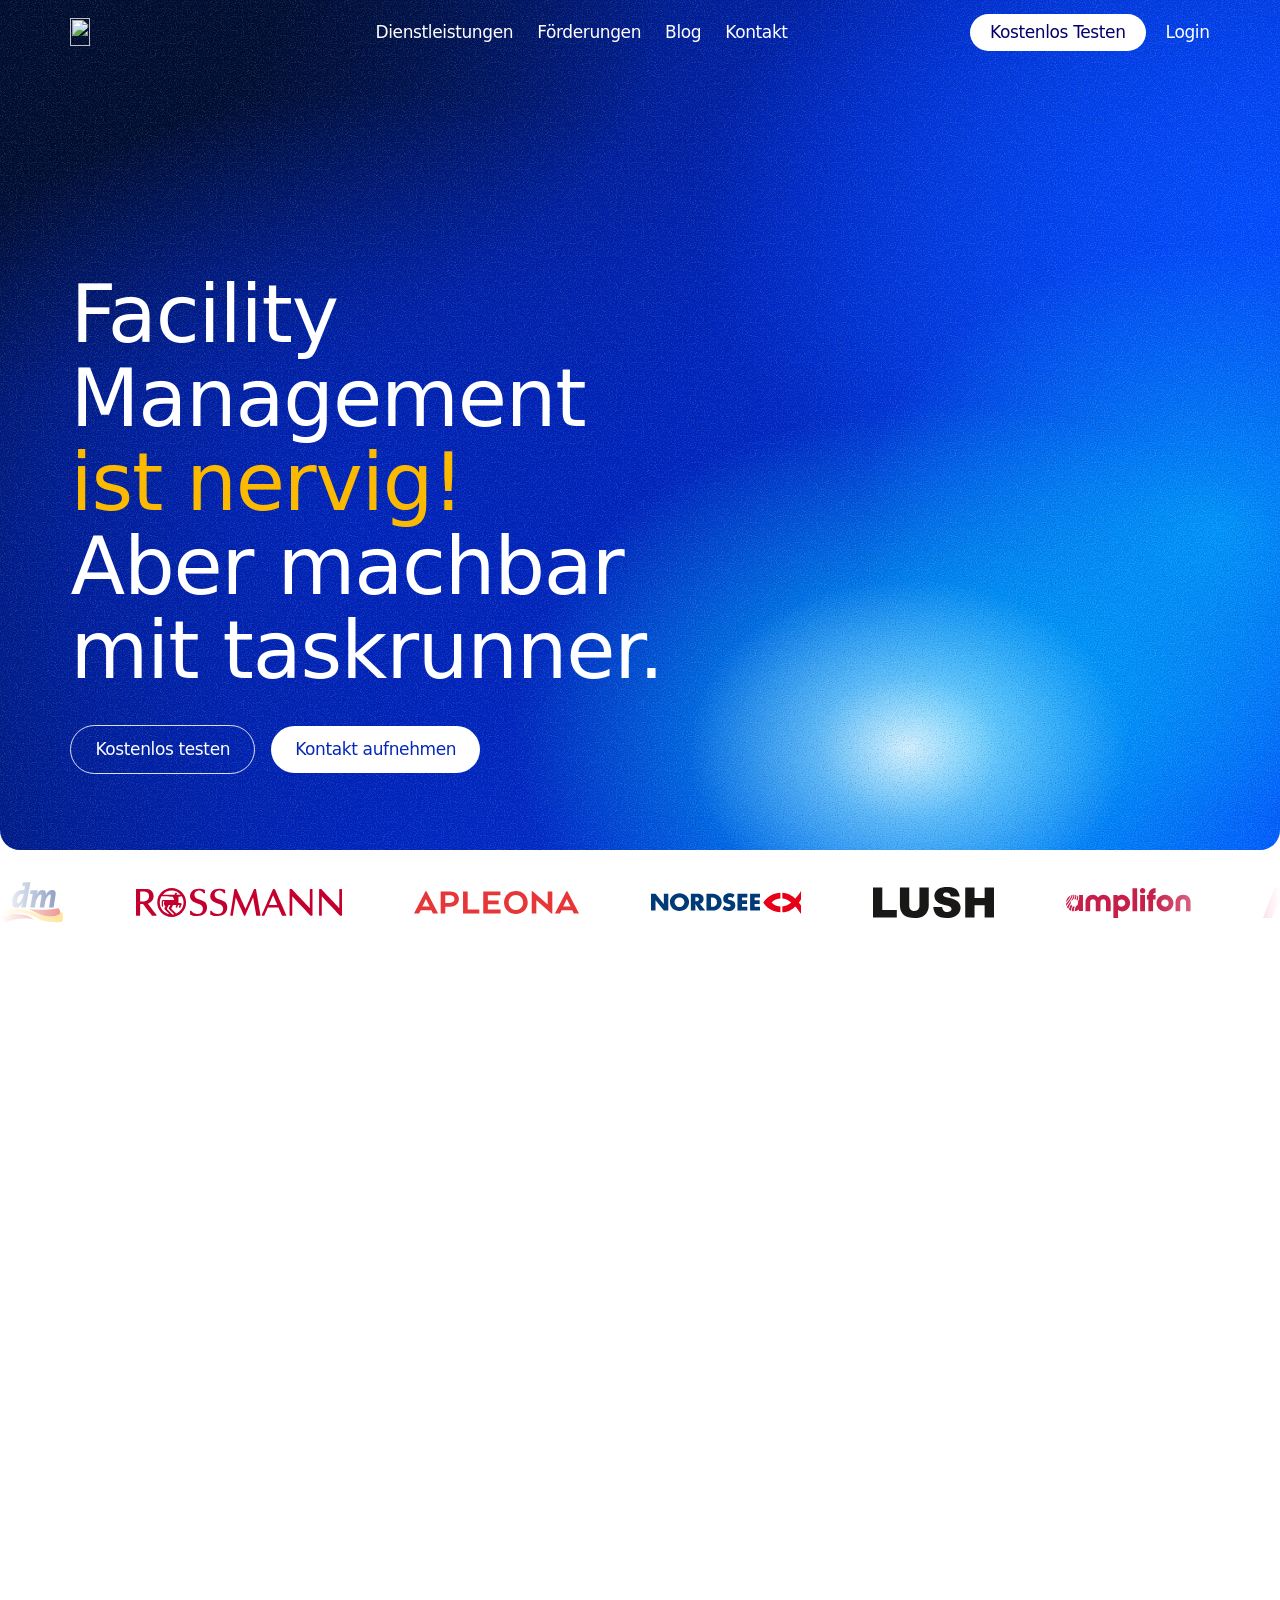
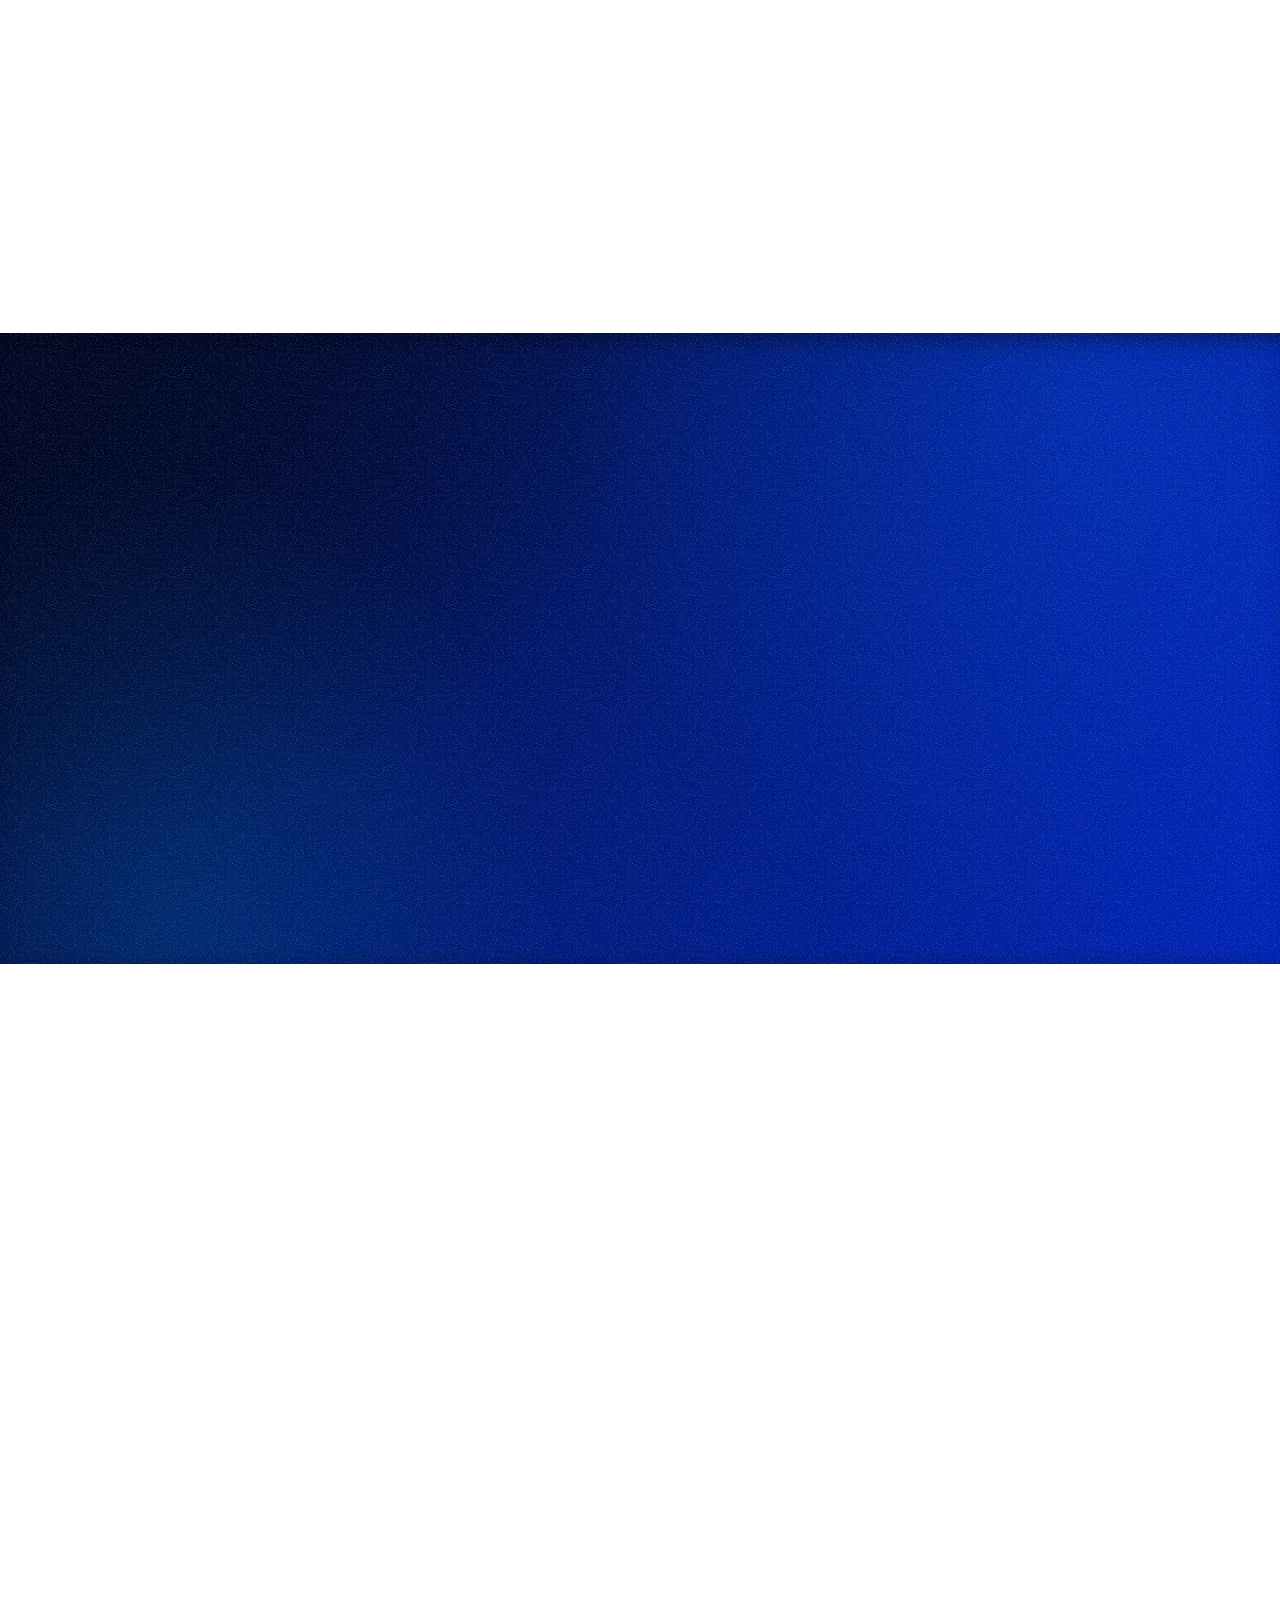
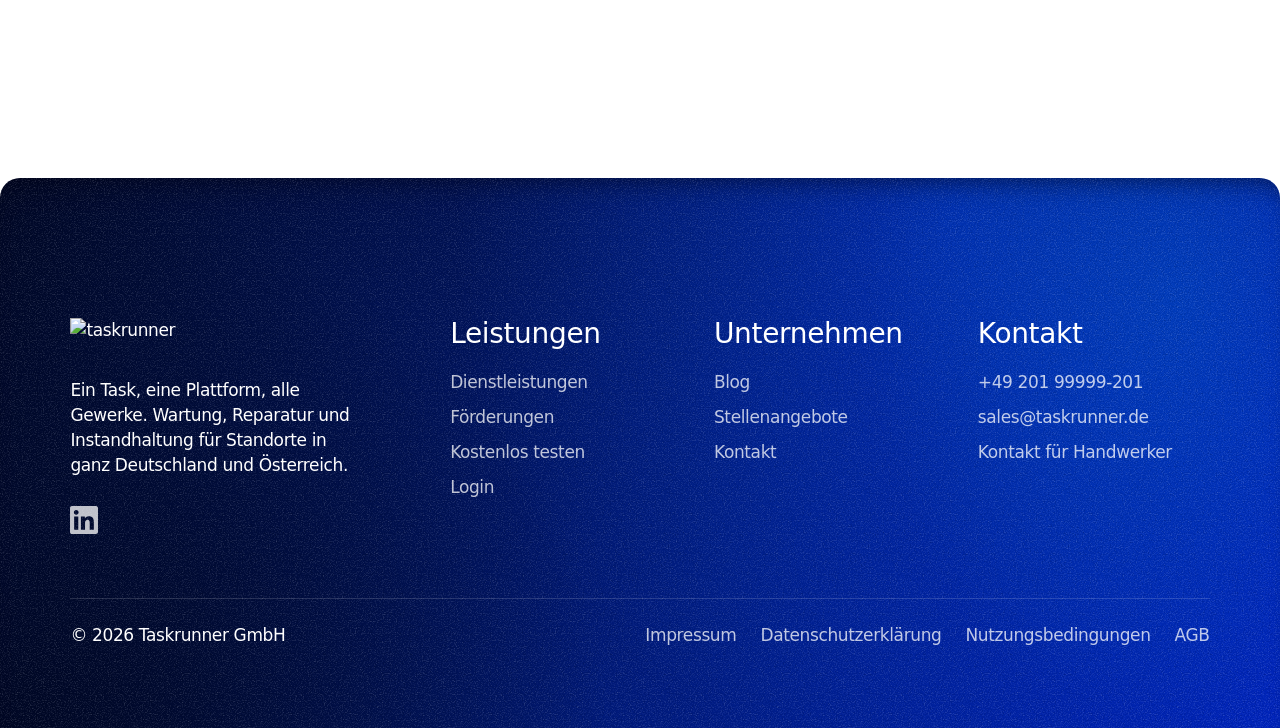
==== commit a957d136: "Startseite: Logoleiste farbig, nur angeschnitten sichtbar, mehr Weissraum darunter Co-Authored-By: C" ====
--- a/index.html
+++ b/index.html
@@ -130,39 +130,40 @@
       </section>
       <!-- Kundenlogos direkt unter dem Hero: der Hero ist um --logo-anschnitt
            kuerzer als der Bildschirm, damit dieses Band beim Laden schon
-           angeschnitten zu sehen ist. Zweite Folge unsichtbar fuer die
+           nur angeschnitten zu sehen ist (man soll die Firmen erahnen).
+           Farbige Logos: images/kundenlogos/*-farbe.svg. Zweite Folge unsichtbar fuer die
            nahtlose Schleife. Aussehen: .logo-leiste in tailwind/input.css. -->
       <section class="logo-leiste bg-white" aria-label="Unternehmen, die auf taskrunner setzen">
         <div class="logo-band">
           <div class="logo-spur" style="--dauer:90s;--dauer-sm:90s;--dauer-lg:90s">
-            <img src="images/kundenlogos/dm-blau.svg" alt="dm-drogerie markt" decoding="async" width="423" height="280" style="--h:28px;--h-sm:34px;--h-lg:34px">
-            <img src="images/kundenlogos/rossmann-blau.svg" alt="Rossmann" decoding="async" width="1357" height="190" style="--h:19px;--h-sm:23px;--h-lg:23px">
-            <img src="images/kundenlogos/apleona-blau.svg" alt="Apleona" decoding="async" width="1116" height="160" style="--h:16px;--h-sm:19px;--h-lg:19px">
-            <img src="images/kundenlogos/nordsee-blau.svg" alt="Nordsee" decoding="async" width="1009" height="160" style="--h:16px;--h-sm:19px;--h-lg:19px">
-            <img src="images/kundenlogos/lush-blau.svg" alt="Lush" decoding="async" width="817" height="210" style="--h:21px;--h-sm:25px;--h-lg:25px">
-            <img src="images/kundenlogos/amplifon-blau.svg" alt="Amplifon" decoding="async" width="830" height="200" style="--h:20px;--h-sm:24px;--h-lg:24px">
-            <img src="images/kundenlogos/flink-blau.svg" alt="Flink" decoding="async" width="778" height="200" style="--h:20px;--h-sm:24px;--h-lg:24px">
-            <img src="images/kundenlogos/kamps-blau.svg" alt="Kamps" decoding="async" width="829" height="200" style="--h:20px;--h-sm:24px;--h-lg:24px">
-            <img src="images/kundenlogos/avis-blau.svg" alt="Avis" decoding="async" width="720" height="220" style="--h:22px;--h-sm:26px;--h-lg:26px">
-            <img src="images/kundenlogos/easyapotheke-blau.svg" alt="easyApotheke" decoding="async" width="911" height="190" style="--h:19px;--h-sm:23px;--h-lg:23px">
-            <img src="images/kundenlogos/awg-blau.svg" alt="AWG Mode Center" decoding="async" width="921" height="323" style="--h:20px;--h-sm:24px;--h-lg:24px">
-            <img src="images/kundenlogos/flaschenpost-blau.svg" alt="flaschenpost" decoding="async" width="893" height="190" style="--h:19px;--h-sm:23px;--h-lg:23px">
-            <img src="images/kundenlogos/groupe-seb-blau.svg" alt="Groupe SEB" decoding="async" width="134" height="300" style="--h:30px;--h-sm:36px;--h-lg:36px">
-            <img src="images/kundenlogos/atu-blau.svg" alt="ATU" decoding="async" width="300" height="71" style="--h:18px;--h-sm:22px;--h-lg:22px">
-            <img src="images/kundenlogos/dm-blau.svg" alt="" aria-hidden="true" decoding="async" width="423" height="280" style="--h:28px;--h-sm:34px;--h-lg:34px">
-            <img src="images/kundenlogos/rossmann-blau.svg" alt="" aria-hidden="true" decoding="async" width="1357" height="190" style="--h:19px;--h-sm:23px;--h-lg:23px">
-            <img src="images/kundenlogos/apleona-blau.svg" alt="" aria-hidden="true" decoding="async" width="1116" height="160" style="--h:16px;--h-sm:19px;--h-lg:19px">
-            <img src="images/kundenlogos/nordsee-blau.svg" alt="" aria-hidden="true" decoding="async" width="1009" height="160" style="--h:16px;--h-sm:19px;--h-lg:19px">
-            <img src="images/kundenlogos/lush-blau.svg" alt="" aria-hidden="true" decoding="async" width="817" height="210" style="--h:21px;--h-sm:25px;--h-lg:25px">
-            <img src="images/kundenlogos/amplifon-blau.svg" alt="" aria-hidden="true" decoding="async" width="830" height="200" style="--h:20px;--h-sm:24px;--h-lg:24px">
-            <img src="images/kundenlogos/flink-blau.svg" alt="" aria-hidden="true" decoding="async" width="778" height="200" style="--h:20px;--h-sm:24px;--h-lg:24px">
-            <img src="images/kundenlogos/kamps-blau.svg" alt="" aria-hidden="true" decoding="async" width="829" height="200" style="--h:20px;--h-sm:24px;--h-lg:24px">
-            <img src="images/kundenlogos/avis-blau.svg" alt="" aria-hidden="true" decoding="async" width="720" height="220" style="--h:22px;--h-sm:26px;--h-lg:26px">
-            <img src="images/kundenlogos/easyapotheke-blau.svg" alt="" aria-hidden="true" decoding="async" width="911" height="190" style="--h:19px;--h-sm:23px;--h-lg:23px">
-            <img src="images/kundenlogos/awg-blau.svg" alt="" aria-hidden="true" decoding="async" width="921" height="323" style="--h:20px;--h-sm:24px;--h-lg:24px">
-            <img src="images/kundenlogos/flaschenpost-blau.svg" alt="" aria-hidden="true" decoding="async" width="893" height="190" style="--h:19px;--h-sm:23px;--h-lg:23px">
-            <img src="images/kundenlogos/groupe-seb-blau.svg" alt="" aria-hidden="true" decoding="async" width="134" height="300" style="--h:30px;--h-sm:36px;--h-lg:36px">
-            <img src="images/kundenlogos/atu-blau.svg" alt="" aria-hidden="true" decoding="async" width="300" height="71" style="--h:18px;--h-sm:22px;--h-lg:22px">
+            <img src="images/kundenlogos/dm-farbe.svg" alt="dm-drogerie markt" decoding="async" width="423" height="280" style="--h:28px;--h-sm:34px;--h-lg:34px">
+            <img src="images/kundenlogos/rossmann-farbe.svg" alt="Rossmann" decoding="async" width="1357" height="190" style="--h:19px;--h-sm:23px;--h-lg:23px">
+            <img src="images/kundenlogos/apleona-farbe.svg" alt="Apleona" decoding="async" width="1116" height="160" style="--h:16px;--h-sm:19px;--h-lg:19px">
+            <img src="images/kundenlogos/nordsee-farbe.svg" alt="Nordsee" decoding="async" width="1009" height="160" style="--h:16px;--h-sm:19px;--h-lg:19px">
+            <img src="images/kundenlogos/lush-farbe.svg" alt="Lush" decoding="async" width="817" height="210" style="--h:21px;--h-sm:25px;--h-lg:25px">
+            <img src="images/kundenlogos/amplifon-farbe.svg" alt="Amplifon" decoding="async" width="830" height="200" style="--h:20px;--h-sm:24px;--h-lg:24px">
+            <img src="images/kundenlogos/flink-farbe.svg" alt="Flink" decoding="async" width="778" height="200" style="--h:20px;--h-sm:24px;--h-lg:24px">
+            <img src="images/kundenlogos/kamps-farbe.svg" alt="Kamps" decoding="async" width="829" height="200" style="--h:20px;--h-sm:24px;--h-lg:24px">
+            <img src="images/kundenlogos/avis-farbe.svg" alt="Avis" decoding="async" width="720" height="220" style="--h:22px;--h-sm:26px;--h-lg:26px">
+            <img src="images/kundenlogos/easyapotheke-farbe.svg" alt="easyApotheke" decoding="async" width="911" height="190" style="--h:19px;--h-sm:23px;--h-lg:23px">
+            <img src="images/kundenlogos/awg-farbe.svg" alt="AWG Mode Center" decoding="async" width="921" height="323" style="--h:20px;--h-sm:24px;--h-lg:24px">
+            <img src="images/kundenlogos/flaschenpost-farbe.svg" alt="flaschenpost" decoding="async" width="893" height="190" style="--h:19px;--h-sm:23px;--h-lg:23px">
+            <img src="images/kundenlogos/groupe-seb-farbe.svg" alt="Groupe SEB" decoding="async" width="134" height="300" style="--h:30px;--h-sm:36px;--h-lg:36px">
+            <img src="images/kundenlogos/atu-farbe.svg" alt="ATU" decoding="async" width="425" height="213" style="--h:24px;--h-sm:28px;--h-lg:28px">
+            <img src="images/kundenlogos/dm-farbe.svg" alt="" aria-hidden="true" decoding="async" width="423" height="280" style="--h:28px;--h-sm:34px;--h-lg:34px">
+            <img src="images/kundenlogos/rossmann-farbe.svg" alt="" aria-hidden="true" decoding="async" width="1357" height="190" style="--h:19px;--h-sm:23px;--h-lg:23px">
+            <img src="images/kundenlogos/apleona-farbe.svg" alt="" aria-hidden="true" decoding="async" width="1116" height="160" style="--h:16px;--h-sm:19px;--h-lg:19px">
+            <img src="images/kundenlogos/nordsee-farbe.svg" alt="" aria-hidden="true" decoding="async" width="1009" height="160" style="--h:16px;--h-sm:19px;--h-lg:19px">
+            <img src="images/kundenlogos/lush-farbe.svg" alt="" aria-hidden="true" decoding="async" width="817" height="210" style="--h:21px;--h-sm:25px;--h-lg:25px">
+            <img src="images/kundenlogos/amplifon-farbe.svg" alt="" aria-hidden="true" decoding="async" width="830" height="200" style="--h:20px;--h-sm:24px;--h-lg:24px">
+            <img src="images/kundenlogos/flink-farbe.svg" alt="" aria-hidden="true" decoding="async" width="778" height="200" style="--h:20px;--h-sm:24px;--h-lg:24px">
+            <img src="images/kundenlogos/kamps-farbe.svg" alt="" aria-hidden="true" decoding="async" width="829" height="200" style="--h:20px;--h-sm:24px;--h-lg:24px">
+            <img src="images/kundenlogos/avis-farbe.svg" alt="" aria-hidden="true" decoding="async" width="720" height="220" style="--h:22px;--h-sm:26px;--h-lg:26px">
+            <img src="images/kundenlogos/easyapotheke-farbe.svg" alt="" aria-hidden="true" decoding="async" width="911" height="190" style="--h:19px;--h-sm:23px;--h-lg:23px">
+            <img src="images/kundenlogos/awg-farbe.svg" alt="" aria-hidden="true" decoding="async" width="921" height="323" style="--h:20px;--h-sm:24px;--h-lg:24px">
+            <img src="images/kundenlogos/flaschenpost-farbe.svg" alt="" aria-hidden="true" decoding="async" width="893" height="190" style="--h:19px;--h-sm:23px;--h-lg:23px">
+            <img src="images/kundenlogos/groupe-seb-farbe.svg" alt="" aria-hidden="true" decoding="async" width="134" height="300" style="--h:30px;--h-sm:36px;--h-lg:36px">
+            <img src="images/kundenlogos/atu-farbe.svg" alt="" aria-hidden="true" decoding="async" width="425" height="213" style="--h:24px;--h-sm:28px;--h-lg:28px">
           </div>
         </div>
       </section>
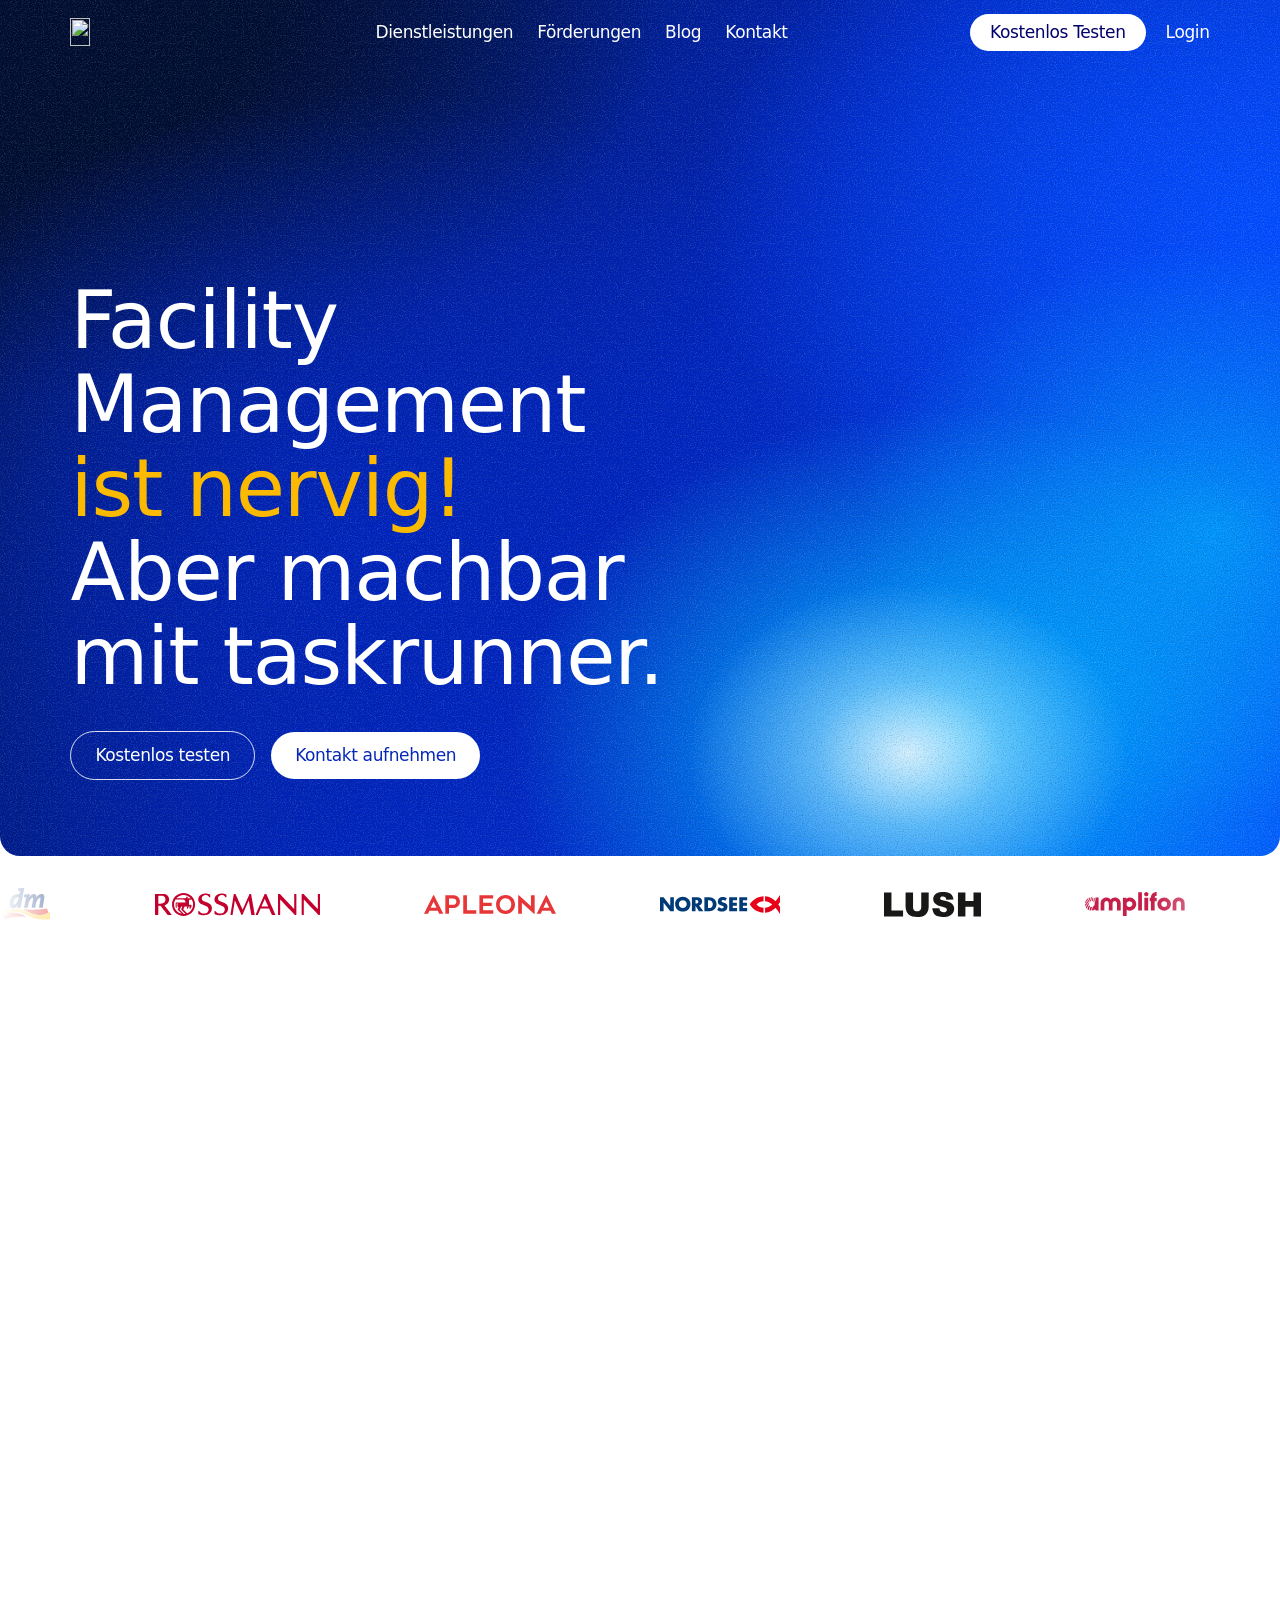
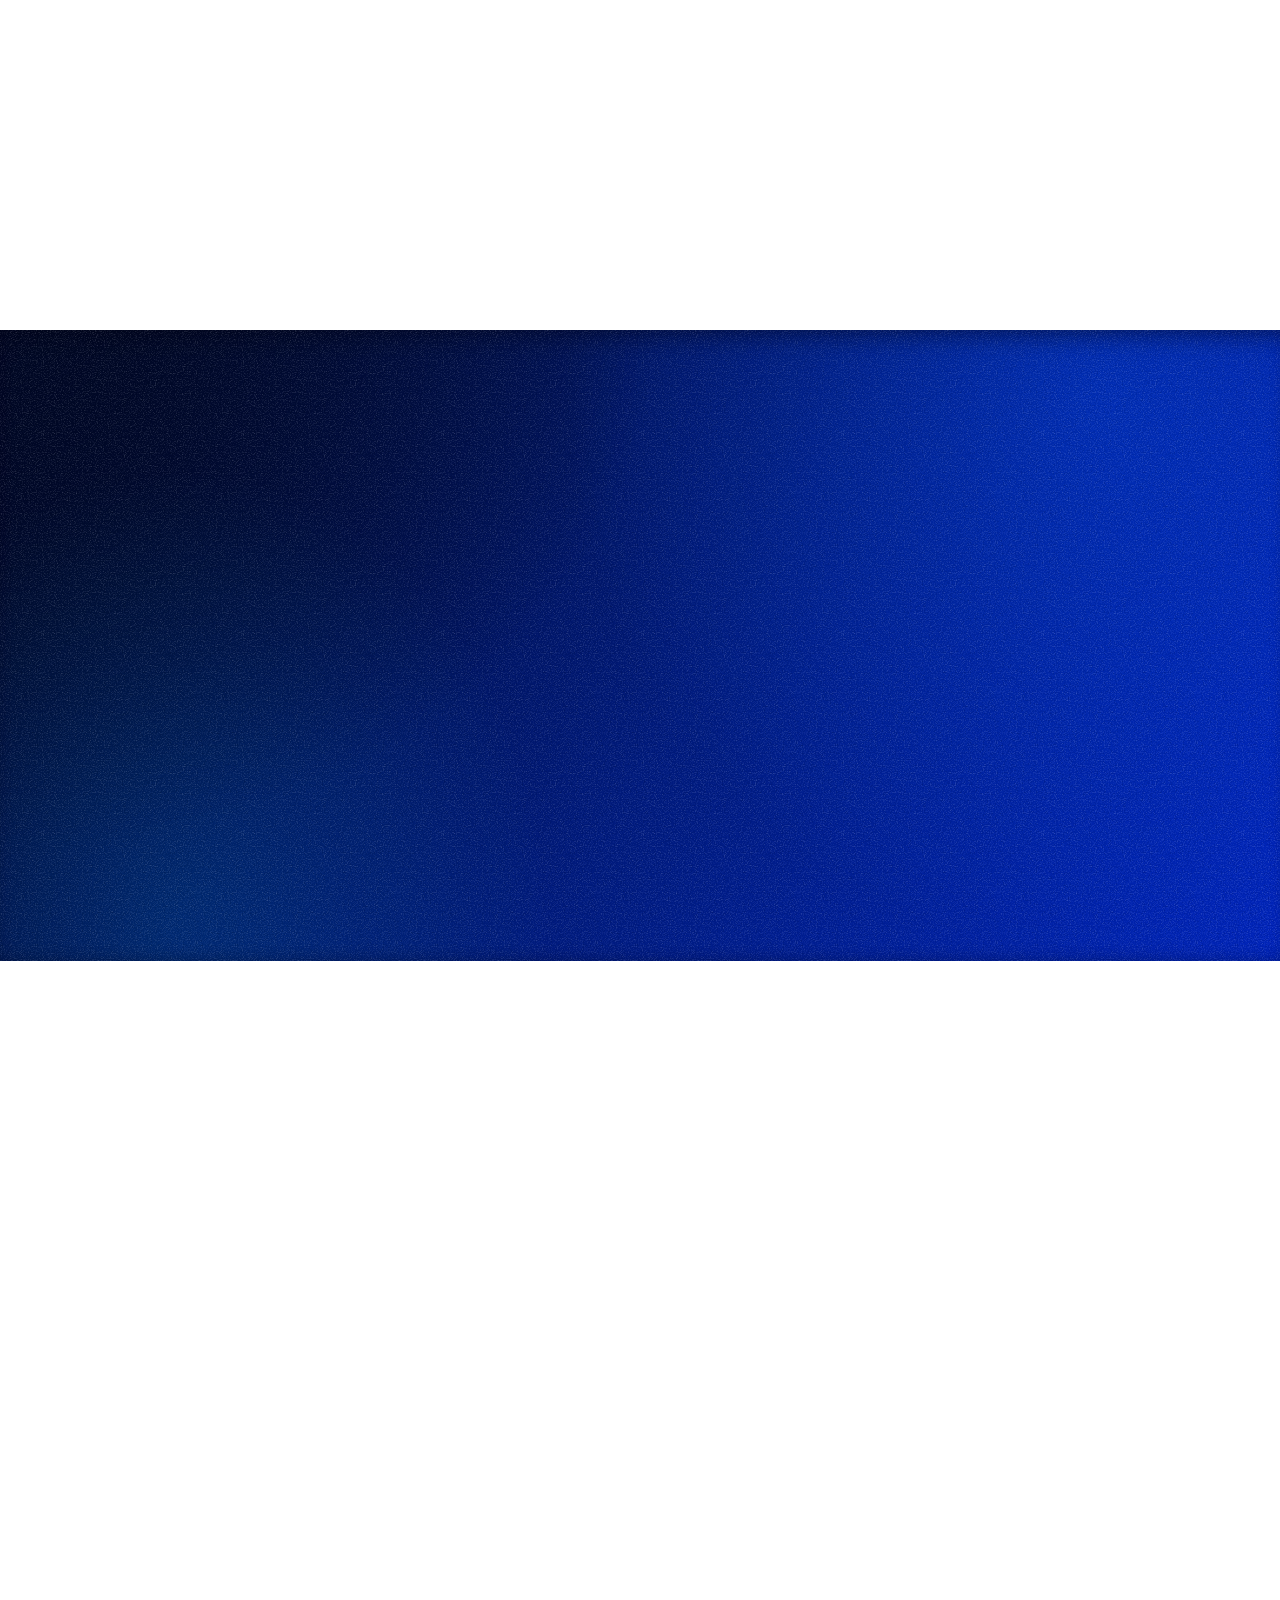
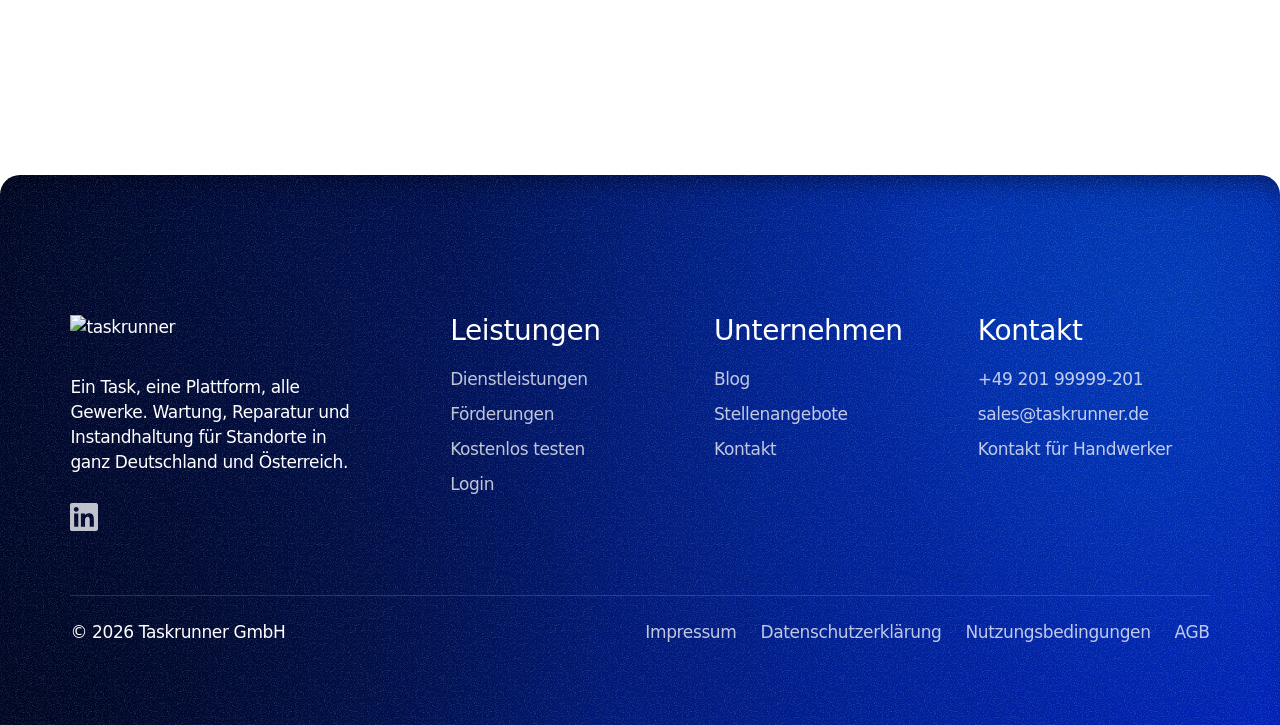
==== commit d7d0c832: "Startseite: Logoleiste kleiner, mehr Abstand zwischen den Logos Co-Authored-By: Claude Opus 5.5 <nor" ====
--- a/index.html
+++ b/index.html
@@ -135,7 +135,7 @@
            nahtlose Schleife. Aussehen: .logo-leiste in tailwind/input.css. -->
       <section class="logo-leiste bg-white" aria-label="Unternehmen, die auf taskrunner setzen">
         <div class="logo-band">
-          <div class="logo-spur" style="--dauer:90s;--dauer-sm:90s;--dauer-lg:90s">
+          <div class="logo-spur" style="--dauer:100s;--dauer-sm:100s;--dauer-lg:100s">
             <img src="images/kundenlogos/dm-farbe.svg" alt="dm-drogerie markt" decoding="async" width="423" height="280" style="--h:28px;--h-sm:34px;--h-lg:34px">
             <img src="images/kundenlogos/rossmann-farbe.svg" alt="Rossmann" decoding="async" width="1357" height="190" style="--h:19px;--h-sm:23px;--h-lg:23px">
             <img src="images/kundenlogos/apleona-farbe.svg" alt="Apleona" decoding="async" width="1116" height="160" style="--h:16px;--h-sm:19px;--h-lg:19px">
@@ -149,7 +149,7 @@
             <img src="images/kundenlogos/awg-farbe.svg" alt="AWG Mode Center" decoding="async" width="921" height="323" style="--h:20px;--h-sm:24px;--h-lg:24px">
             <img src="images/kundenlogos/flaschenpost-farbe.svg" alt="flaschenpost" decoding="async" width="893" height="190" style="--h:19px;--h-sm:23px;--h-lg:23px">
             <img src="images/kundenlogos/groupe-seb-farbe.svg" alt="Groupe SEB" decoding="async" width="134" height="300" style="--h:30px;--h-sm:36px;--h-lg:36px">
-            <img src="images/kundenlogos/atu-farbe.svg" alt="ATU" decoding="async" width="425" height="213" style="--h:24px;--h-sm:28px;--h-lg:28px">
+            <img src="images/kundenlogos/atu-farbe.svg" alt="ATU" decoding="async" width="425" height="213" style="--h:22px;--h-sm:24px;--h-lg:24px">
             <img src="images/kundenlogos/dm-farbe.svg" alt="" aria-hidden="true" decoding="async" width="423" height="280" style="--h:28px;--h-sm:34px;--h-lg:34px">
             <img src="images/kundenlogos/rossmann-farbe.svg" alt="" aria-hidden="true" decoding="async" width="1357" height="190" style="--h:19px;--h-sm:23px;--h-lg:23px">
             <img src="images/kundenlogos/apleona-farbe.svg" alt="" aria-hidden="true" decoding="async" width="1116" height="160" style="--h:16px;--h-sm:19px;--h-lg:19px">
@@ -163,7 +163,7 @@
             <img src="images/kundenlogos/awg-farbe.svg" alt="" aria-hidden="true" decoding="async" width="921" height="323" style="--h:20px;--h-sm:24px;--h-lg:24px">
             <img src="images/kundenlogos/flaschenpost-farbe.svg" alt="" aria-hidden="true" decoding="async" width="893" height="190" style="--h:19px;--h-sm:23px;--h-lg:23px">
             <img src="images/kundenlogos/groupe-seb-farbe.svg" alt="" aria-hidden="true" decoding="async" width="134" height="300" style="--h:30px;--h-sm:36px;--h-lg:36px">
-            <img src="images/kundenlogos/atu-farbe.svg" alt="" aria-hidden="true" decoding="async" width="425" height="213" style="--h:24px;--h-sm:28px;--h-lg:28px">
+            <img src="images/kundenlogos/atu-farbe.svg" alt="" aria-hidden="true" decoding="async" width="425" height="213" style="--h:22px;--h-sm:24px;--h-lg:24px">
           </div>
         </div>
       </section>
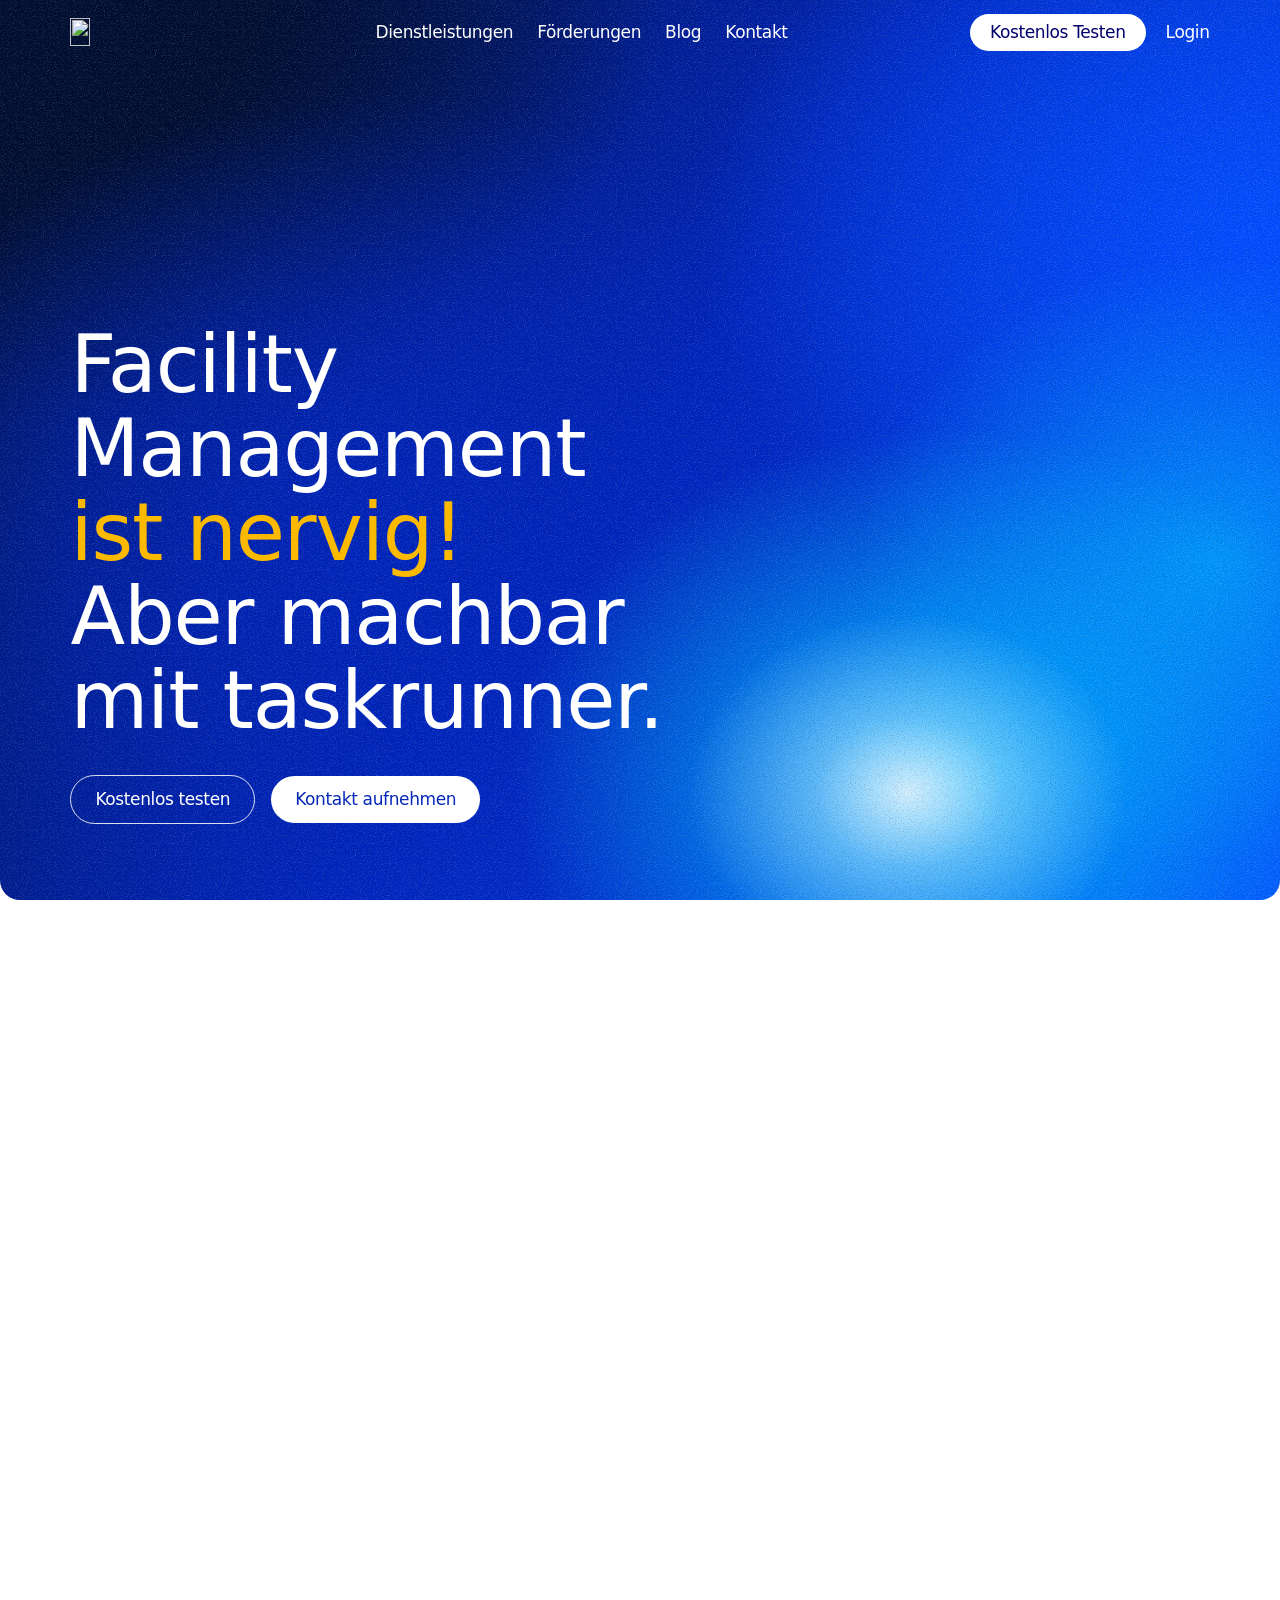
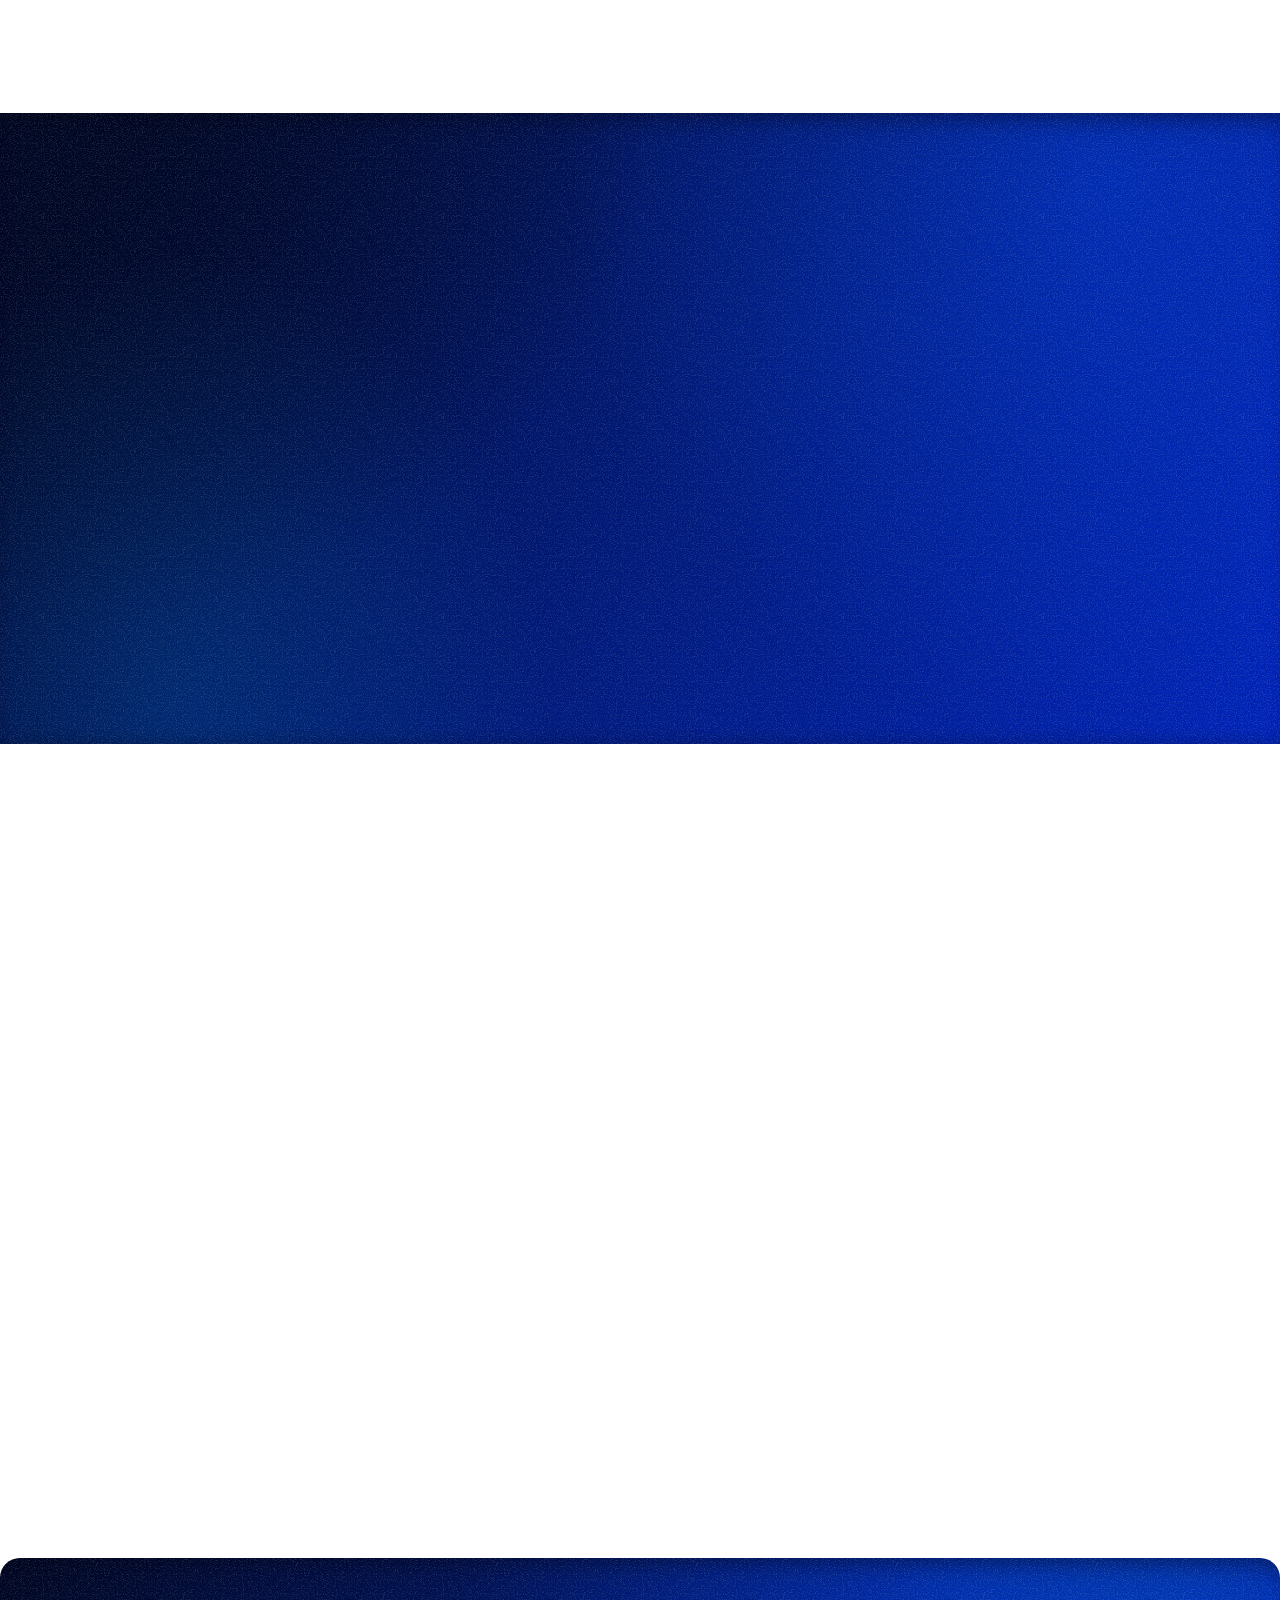
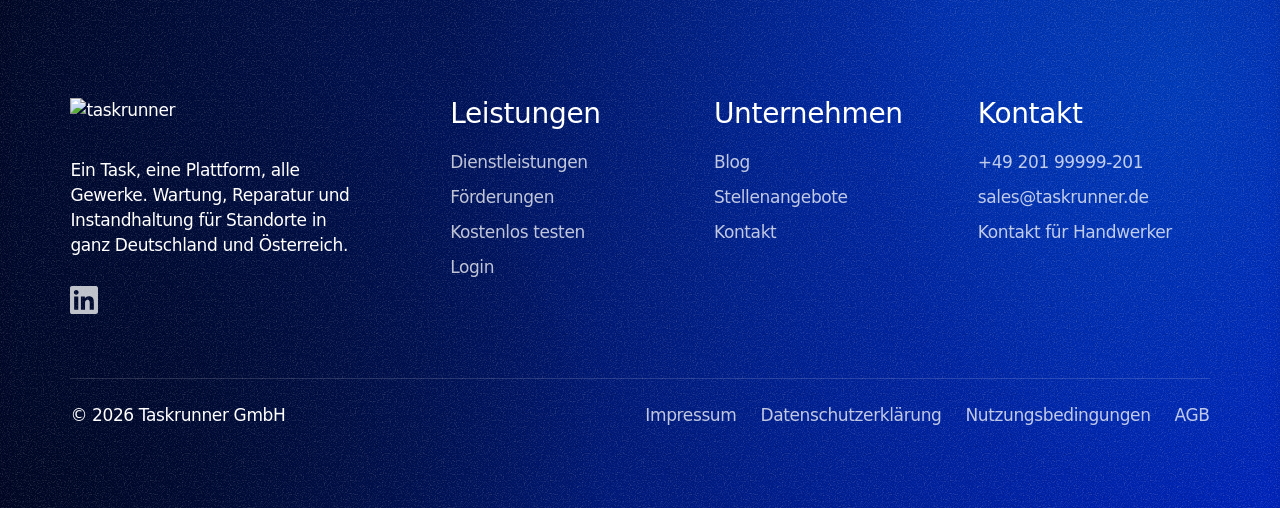
==== commit 07fc6273: "Startseite: Kundenlogos ausgeblendet" ====
--- a/index.html
+++ b/index.html
@@ -21,7 +21,7 @@
     <!-- Besucherstatistik (Matomo, ohne Cookies); zaehlt nur auf der Live-Adresse -->
     <script src="assets/statistik.js" defer></script>
   </head>
-  <body class="variante-b">
+  <body class="variante-b" style="--logo-anschnitt:0px">
     <script>document.documentElement.className+=" js-auf";</script>
     <a href="#inhalt" class="sr-only focus:not-sr-only focus:fixed focus:left-4 focus:top-4 focus:z-[100] focus:rounded-full focus:bg-navy focus:px-5 focus:py-3 focus:text-white">Zum Inhalt springen</a>
     <header class="sticky top-0 z-50 border-b border-black/5 bg-white/95 backdrop-blur">
@@ -128,45 +128,8 @@
           <div class="mt-6 flex flex-wrap items-center gap-3 sm:mt-8 sm:gap-4"><a href="kontakt.html#kunden" class="btn btn-ghost">Kostenlos testen</a><a href="kontakt.html" class="btn btn-white">Kontakt aufnehmen</a></div>
         </div>
       </section>
-      <!-- Kundenlogos direkt unter dem Hero: der Hero ist um --logo-anschnitt
-           kuerzer als der Bildschirm, damit dieses Band beim Laden schon
-           nur angeschnitten zu sehen ist (man soll die Firmen erahnen).
-           Farbige Logos: images/kundenlogos/*-farbe.svg. Zweite Folge unsichtbar fuer die
-           nahtlose Schleife. Aussehen: .logo-leiste in tailwind/input.css. -->
-      <section class="logo-leiste bg-white" aria-label="Unternehmen, die auf taskrunner setzen">
-        <div class="logo-band">
-          <div class="logo-spur" style="--dauer:100s;--dauer-sm:100s;--dauer-lg:100s">
-            <img src="images/kundenlogos/dm-farbe.svg" alt="dm-drogerie markt" decoding="async" width="423" height="280" style="--h:28px;--h-sm:34px;--h-lg:34px">
-            <img src="images/kundenlogos/rossmann-farbe.svg" alt="Rossmann" decoding="async" width="1357" height="190" style="--h:19px;--h-sm:23px;--h-lg:23px">
-            <img src="images/kundenlogos/apleona-farbe.svg" alt="Apleona" decoding="async" width="1116" height="160" style="--h:16px;--h-sm:19px;--h-lg:19px">
-            <img src="images/kundenlogos/nordsee-farbe.svg" alt="Nordsee" decoding="async" width="1009" height="160" style="--h:16px;--h-sm:19px;--h-lg:19px">
-            <img src="images/kundenlogos/lush-farbe.svg" alt="Lush" decoding="async" width="817" height="210" style="--h:21px;--h-sm:25px;--h-lg:25px">
-            <img src="images/kundenlogos/amplifon-farbe.svg" alt="Amplifon" decoding="async" width="830" height="200" style="--h:20px;--h-sm:24px;--h-lg:24px">
-            <img src="images/kundenlogos/flink-farbe.svg" alt="Flink" decoding="async" width="778" height="200" style="--h:20px;--h-sm:24px;--h-lg:24px">
-            <img src="images/kundenlogos/kamps-farbe.svg" alt="Kamps" decoding="async" width="829" height="200" style="--h:20px;--h-sm:24px;--h-lg:24px">
-            <img src="images/kundenlogos/avis-farbe.svg" alt="Avis" decoding="async" width="720" height="220" style="--h:22px;--h-sm:26px;--h-lg:26px">
-            <img src="images/kundenlogos/easyapotheke-farbe.svg" alt="easyApotheke" decoding="async" width="911" height="190" style="--h:19px;--h-sm:23px;--h-lg:23px">
-            <img src="images/kundenlogos/awg-farbe.svg" alt="AWG Mode Center" decoding="async" width="921" height="323" style="--h:20px;--h-sm:24px;--h-lg:24px">
-            <img src="images/kundenlogos/flaschenpost-farbe.svg" alt="flaschenpost" decoding="async" width="893" height="190" style="--h:19px;--h-sm:23px;--h-lg:23px">
-            <img src="images/kundenlogos/groupe-seb-farbe.svg" alt="Groupe SEB" decoding="async" width="134" height="300" style="--h:30px;--h-sm:36px;--h-lg:36px">
-            <img src="images/kundenlogos/atu-farbe.svg" alt="ATU" decoding="async" width="425" height="213" style="--h:22px;--h-sm:24px;--h-lg:24px">
-            <img src="images/kundenlogos/dm-farbe.svg" alt="" aria-hidden="true" decoding="async" width="423" height="280" style="--h:28px;--h-sm:34px;--h-lg:34px">
-            <img src="images/kundenlogos/rossmann-farbe.svg" alt="" aria-hidden="true" decoding="async" width="1357" height="190" style="--h:19px;--h-sm:23px;--h-lg:23px">
-            <img src="images/kundenlogos/apleona-farbe.svg" alt="" aria-hidden="true" decoding="async" width="1116" height="160" style="--h:16px;--h-sm:19px;--h-lg:19px">
-            <img src="images/kundenlogos/nordsee-farbe.svg" alt="" aria-hidden="true" decoding="async" width="1009" height="160" style="--h:16px;--h-sm:19px;--h-lg:19px">
-            <img src="images/kundenlogos/lush-farbe.svg" alt="" aria-hidden="true" decoding="async" width="817" height="210" style="--h:21px;--h-sm:25px;--h-lg:25px">
-            <img src="images/kundenlogos/amplifon-farbe.svg" alt="" aria-hidden="true" decoding="async" width="830" height="200" style="--h:20px;--h-sm:24px;--h-lg:24px">
-            <img src="images/kundenlogos/flink-farbe.svg" alt="" aria-hidden="true" decoding="async" width="778" height="200" style="--h:20px;--h-sm:24px;--h-lg:24px">
-            <img src="images/kundenlogos/kamps-farbe.svg" alt="" aria-hidden="true" decoding="async" width="829" height="200" style="--h:20px;--h-sm:24px;--h-lg:24px">
-            <img src="images/kundenlogos/avis-farbe.svg" alt="" aria-hidden="true" decoding="async" width="720" height="220" style="--h:22px;--h-sm:26px;--h-lg:26px">
-            <img src="images/kundenlogos/easyapotheke-farbe.svg" alt="" aria-hidden="true" decoding="async" width="911" height="190" style="--h:19px;--h-sm:23px;--h-lg:23px">
-            <img src="images/kundenlogos/awg-farbe.svg" alt="" aria-hidden="true" decoding="async" width="921" height="323" style="--h:20px;--h-sm:24px;--h-lg:24px">
-            <img src="images/kundenlogos/flaschenpost-farbe.svg" alt="" aria-hidden="true" decoding="async" width="893" height="190" style="--h:19px;--h-sm:23px;--h-lg:23px">
-            <img src="images/kundenlogos/groupe-seb-farbe.svg" alt="" aria-hidden="true" decoding="async" width="134" height="300" style="--h:30px;--h-sm:36px;--h-lg:36px">
-            <img src="images/kundenlogos/atu-farbe.svg" alt="" aria-hidden="true" decoding="async" width="425" height="213" style="--h:22px;--h-sm:24px;--h-lg:24px">
-          </div>
-        </div>
-      </section>
+      <!-- Kundenlogo-Leiste in diesem Zweig (ohne-kundenlogos) entfernt.
+           Wiederherstellen: Stand aus hetzner-version bzw. main uebernehmen. -->
       <section class="bg-white section-y">
         <div class="container-wide">
           <div data-auf class="grid gap-6 lg:grid-cols-2 lg:items-end lg:gap-16">
@@ -280,61 +243,8 @@
               </div>
             </div>
             <div class="raster-spalte">
-              <div data-auf class="raster-kachel kachel-verlauf-2 mit-korn kachel-polster">
-                <!-- Kundenzahl (bisher 53) ausgeblendet, bis sie zur
-                     Vertriebspraesentation passt. -->
-                <h3 class="t-h3 text-blue-600">Unternehmen, die schon auf taskrunner setzen.</h3>
-                <!-- Drei Laufbaender mit Kundenlogos, je Reihe zweimal dieselben
-                     Logos hintereinander (die zweite Folge fuer das Publikum
-                     unsichtbar), damit die Schleife nahtlos laeuft.
-                     Aussehen: .kunden-baender in tailwind/input.css.
-                     Ohne loading="lazy": sonst laedt ein Logo erst, wenn es
-                     schon ins Band laeuft, und dort klafft eine Luecke. -->
-                <div class="raster-fuss kunden-baender">
-                  <div class="logo-band">
-                    <div class="logo-spur" style="--dauer:40s;--dauer-sm:40s;--dauer-lg:40s;--verzug:-6s">
-                      <img src="images/kundenlogos/dm-blau.svg" alt="dm-drogerie markt" decoding="async" width="423" height="280" style="--h:28px;--h-sm:34px;--h-lg:34px">
-                      <img src="images/kundenlogos/amplifon-blau.svg" alt="Amplifon" decoding="async" width="830" height="200" style="--h:20px;--h-sm:24px;--h-lg:24px">
-                      <img src="images/kundenlogos/lush-blau.svg" alt="Lush" decoding="async" width="817" height="210" style="--h:21px;--h-sm:25px;--h-lg:25px">
-                      <img src="images/kundenlogos/nordsee-blau.svg" alt="Nordsee" decoding="async" width="1009" height="160" style="--h:16px;--h-sm:19px;--h-lg:19px">
-                      <img src="images/kundenlogos/awg-blau.svg" alt="AWG Mode Center" decoding="async" width="921" height="323" style="--h:20px;--h-sm:24px;--h-lg:24px">
-                      <img src="images/kundenlogos/dm-blau.svg" alt="" aria-hidden="true" decoding="async" width="423" height="280" style="--h:28px;--h-sm:34px;--h-lg:34px">
-                      <img src="images/kundenlogos/amplifon-blau.svg" alt="" aria-hidden="true" decoding="async" width="830" height="200" style="--h:20px;--h-sm:24px;--h-lg:24px">
-                      <img src="images/kundenlogos/lush-blau.svg" alt="" aria-hidden="true" decoding="async" width="817" height="210" style="--h:21px;--h-sm:25px;--h-lg:25px">
-                      <img src="images/kundenlogos/nordsee-blau.svg" alt="" aria-hidden="true" decoding="async" width="1009" height="160" style="--h:16px;--h-sm:19px;--h-lg:19px">
-                      <img src="images/kundenlogos/awg-blau.svg" alt="" aria-hidden="true" decoding="async" width="921" height="323" style="--h:20px;--h-sm:24px;--h-lg:24px">
-                    </div>
-                  </div>
-                  <div class="logo-band">
-                    <div class="logo-spur" style="--dauer:46s;--dauer-sm:46s;--dauer-lg:46s;--verzug:-21s">
-                      <img src="images/kundenlogos/rossmann-blau.svg" alt="Rossmann" decoding="async" width="1357" height="190" style="--h:19px;--h-sm:23px;--h-lg:23px">
-                      <img src="images/kundenlogos/kamps-blau.svg" alt="Kamps" decoding="async" width="829" height="200" style="--h:20px;--h-sm:24px;--h-lg:24px">
-                      <img src="images/kundenlogos/flink-blau.svg" alt="Flink" decoding="async" width="778" height="200" style="--h:20px;--h-sm:24px;--h-lg:24px">
-                      <img src="images/kundenlogos/apleona-blau.svg" alt="Apleona" decoding="async" width="1116" height="160" style="--h:16px;--h-sm:19px;--h-lg:19px">
-                      <img src="images/kundenlogos/rossmann-blau.svg" alt="" aria-hidden="true" decoding="async" width="1357" height="190" style="--h:19px;--h-sm:23px;--h-lg:23px">
-                      <img src="images/kundenlogos/kamps-blau.svg" alt="" aria-hidden="true" decoding="async" width="829" height="200" style="--h:20px;--h-sm:24px;--h-lg:24px">
-                      <img src="images/kundenlogos/flink-blau.svg" alt="" aria-hidden="true" decoding="async" width="778" height="200" style="--h:20px;--h-sm:24px;--h-lg:24px">
-                      <img src="images/kundenlogos/apleona-blau.svg" alt="" aria-hidden="true" decoding="async" width="1116" height="160" style="--h:16px;--h-sm:19px;--h-lg:19px">
-                    </div>
-                  </div>
-                  <div class="logo-band">
-                    <div class="logo-spur" style="--dauer:43s;--dauer-sm:43s;--dauer-lg:43s;--verzug:-13s">
-                      <img src="images/kundenlogos/avis-blau.svg" alt="Avis" decoding="async" width="720" height="220" style="--h:22px;--h-sm:26px;--h-lg:26px">
-                      <img src="images/kundenlogos/easyapotheke-blau.svg" alt="easyApotheke" decoding="async" width="911" height="190" style="--h:19px;--h-sm:23px;--h-lg:23px">
-                      <img src="images/kundenlogos/groupe-seb-blau.svg" alt="Groupe SEB" decoding="async" width="134" height="300" style="--h:30px;--h-sm:36px;--h-lg:36px">
-                      <img src="images/kundenlogos/flaschenpost-blau.svg" alt="flaschenpost" decoding="async" width="893" height="190" style="--h:19px;--h-sm:23px;--h-lg:23px">
-                      <img src="images/kundenlogos/atu-blau.svg" alt="ATU" decoding="async" width="300" height="71" style="--h:18px;--h-sm:22px;--h-lg:22px">
-                      <img src="images/kundenlogos/avis-blau.svg" alt="" aria-hidden="true" decoding="async" width="720" height="220" style="--h:22px;--h-sm:26px;--h-lg:26px">
-                      <img src="images/kundenlogos/easyapotheke-blau.svg" alt="" aria-hidden="true" decoding="async" width="911" height="190" style="--h:19px;--h-sm:23px;--h-lg:23px">
-                      <img src="images/kundenlogos/groupe-seb-blau.svg" alt="" aria-hidden="true" decoding="async" width="134" height="300" style="--h:30px;--h-sm:36px;--h-lg:36px">
-                      <img src="images/kundenlogos/flaschenpost-blau.svg" alt="" aria-hidden="true" decoding="async" width="893" height="190" style="--h:19px;--h-sm:23px;--h-lg:23px">
-                      <img src="images/kundenlogos/atu-blau.svg" alt="" aria-hidden="true" decoding="async" width="300" height="71" style="--h:18px;--h-sm:22px;--h-lg:22px">
-                    </div>
-                  </div>
-                  <p class="mt-6 t-caption text-ink/75">Eine kleine Auswahl. Dazu kommen viele weitere Unternehmen.</p>
-                </div>
-              </div>
-              <div data-auf class="raster-kachel bg-blue-600 mit-korn kachel-polster text-white">
+              <!-- Kachel mit Kundenlogos in diesem Zweig entfernt (siehe oben). -->
+              <div data-auf class="raster-kachel bg-blue-600 mit-korn kachel-polster text-white" style="grid-column:1/-1">
                 <div class="raster-fuss grid gap-8">
                   <div>
                     <p class="t-h2 tabular-nums">20.241</p>
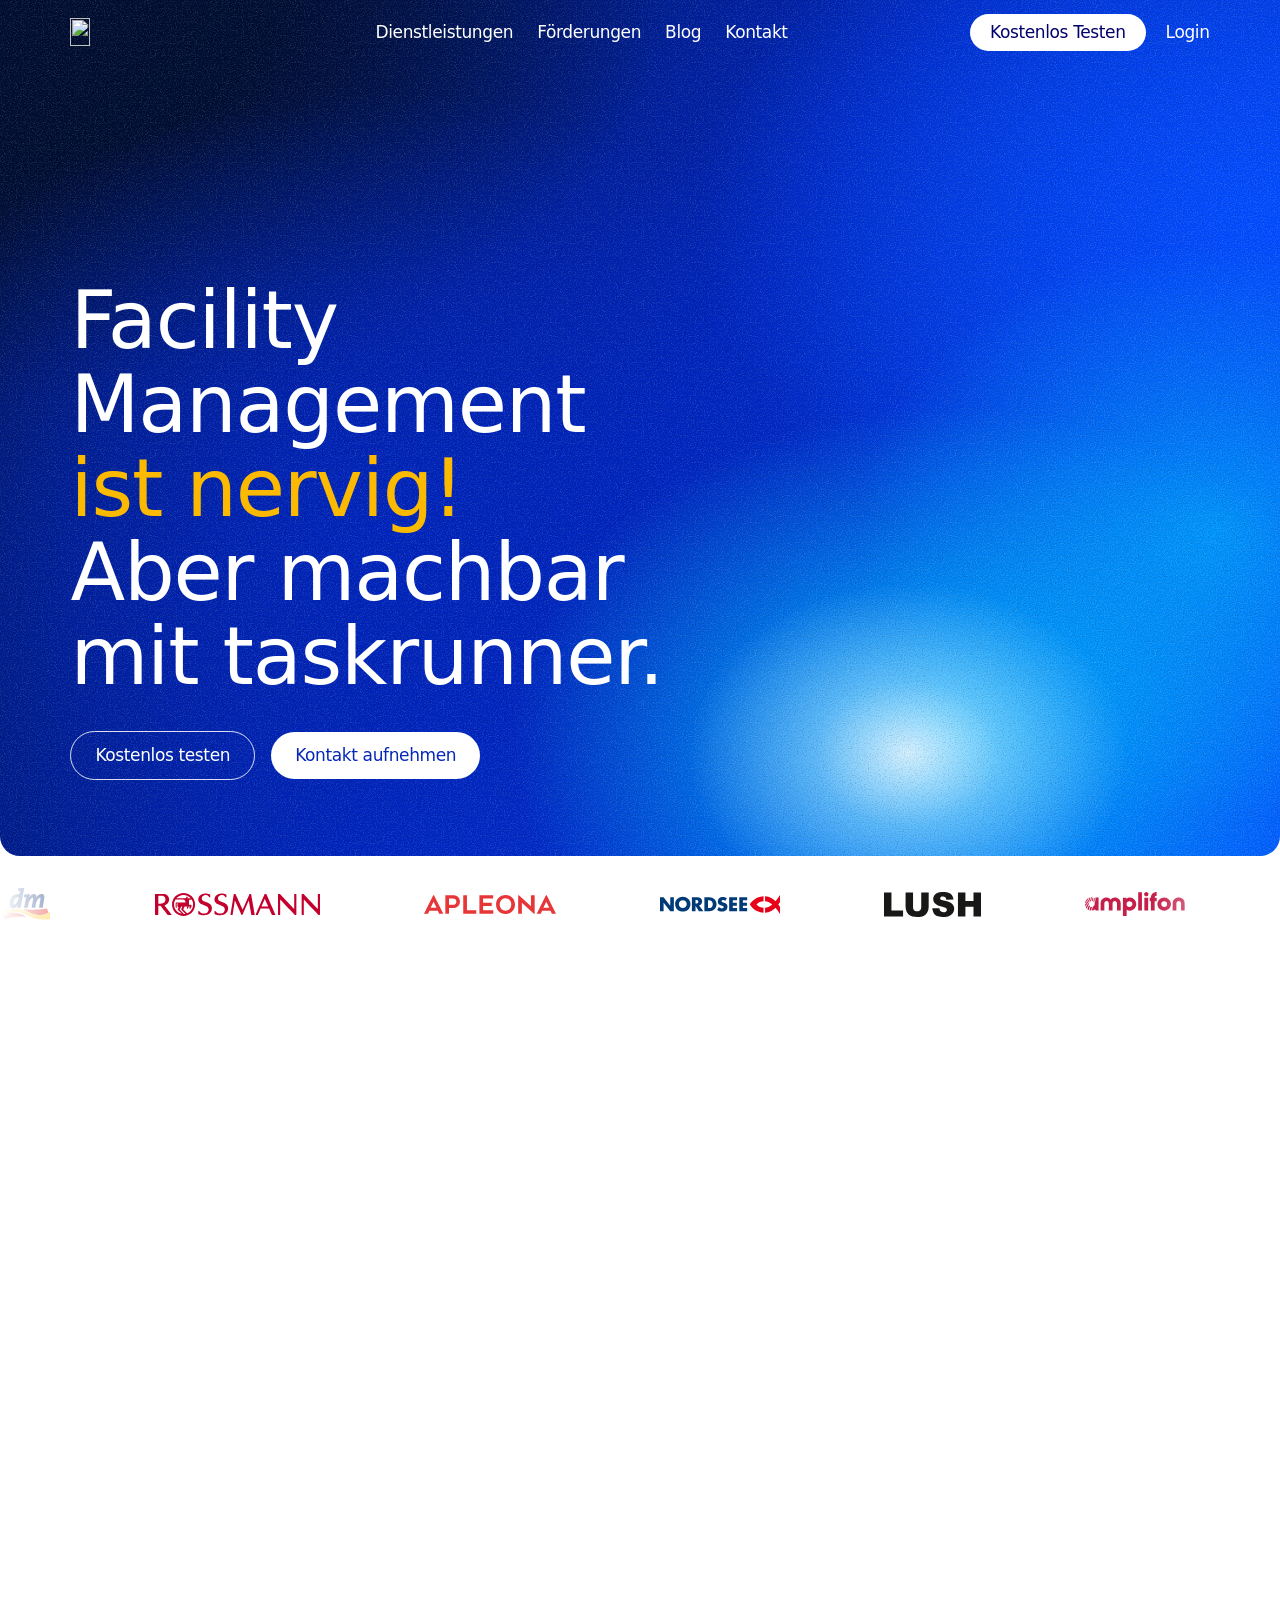
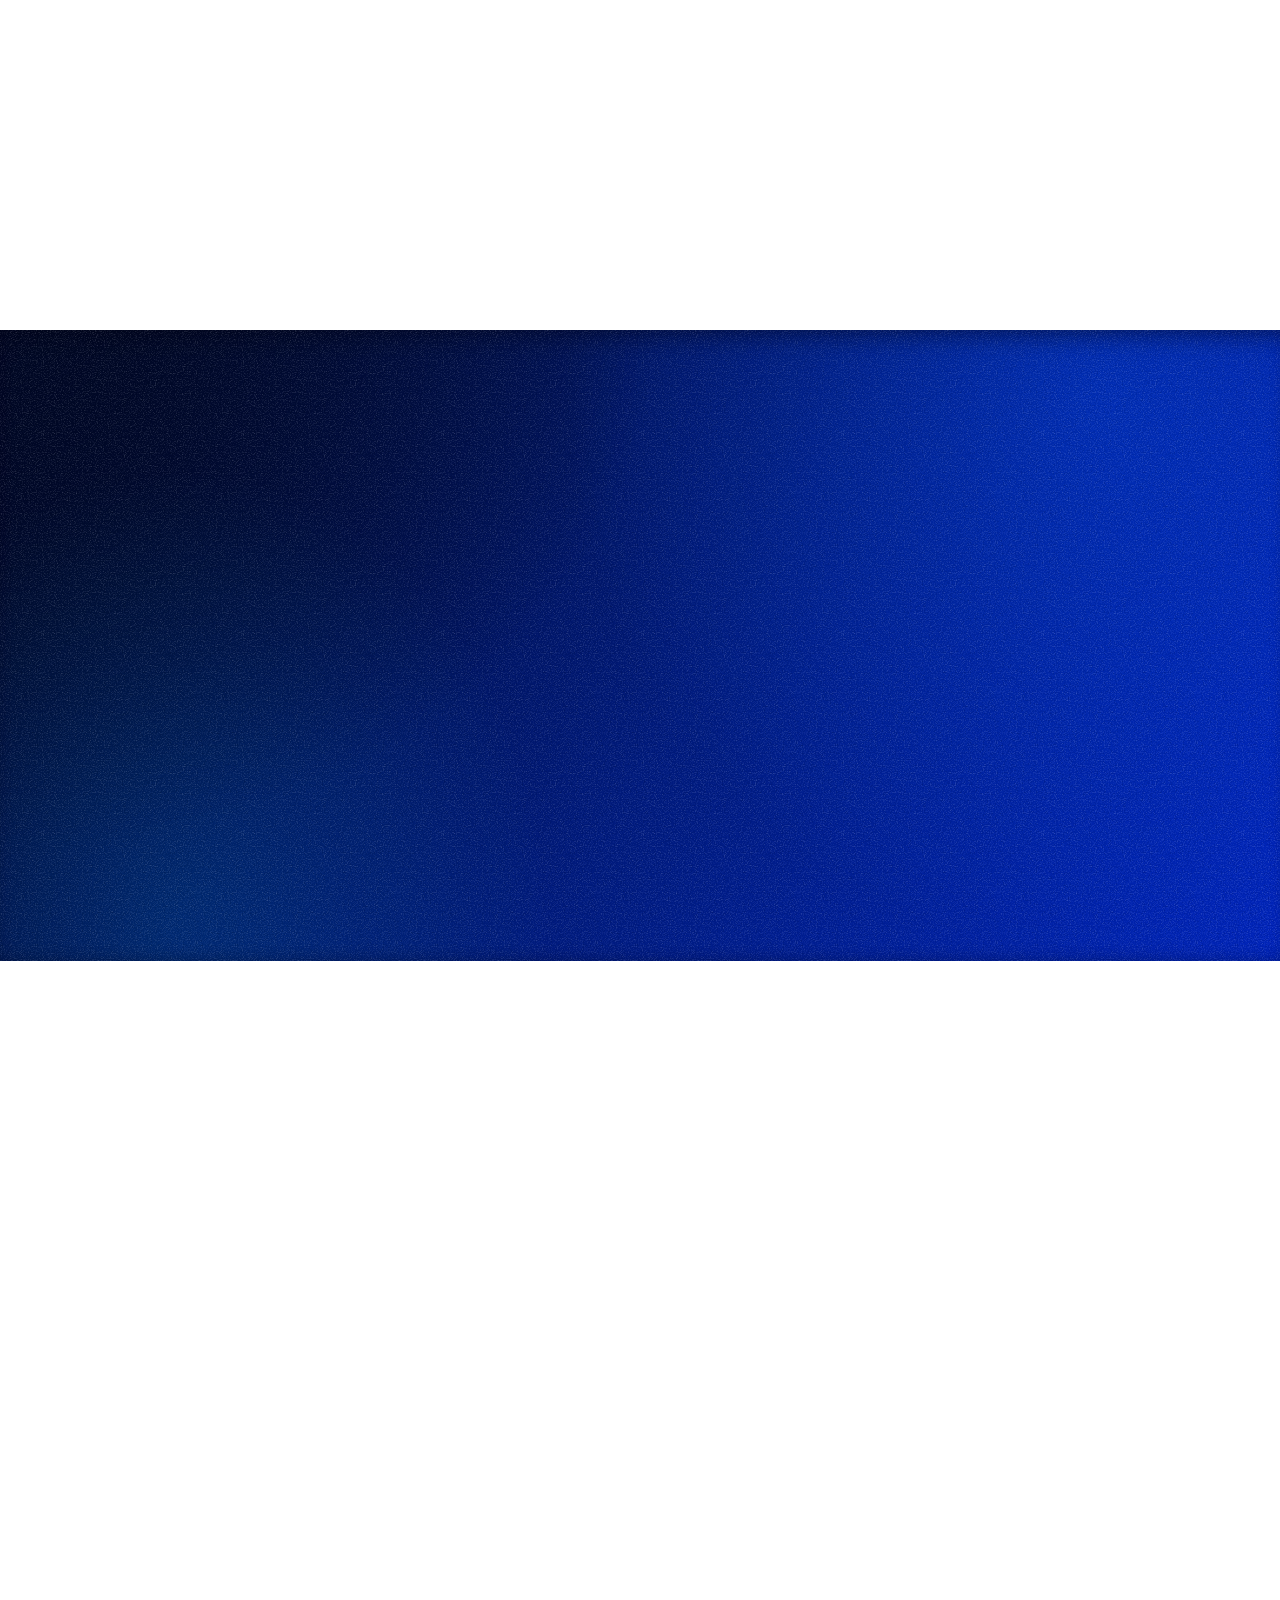
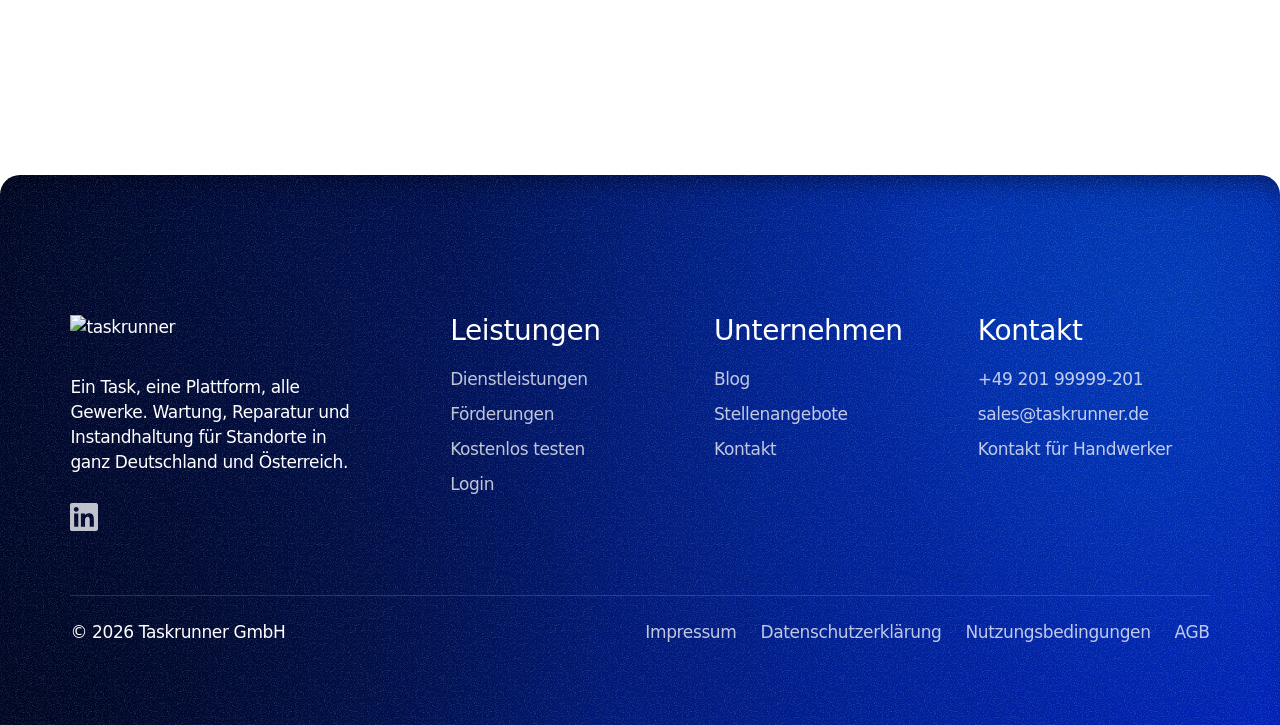
==== commit b42950dc: "Revert "Startseite: Kundenlogos ausgeblendet" This reverts commit 23ad6c530bc1c11d3d6655f05b8c348115" ====
--- a/index.html
+++ b/index.html
@@ -21,7 +21,7 @@
     <!-- Besucherstatistik (Matomo, ohne Cookies); zaehlt nur auf der Live-Adresse -->
     <script src="assets/statistik.js" defer></script>
   </head>
-  <body class="variante-b" style="--logo-anschnitt:0px">
+  <body class="variante-b">
     <script>document.documentElement.className+=" js-auf";</script>
     <a href="#inhalt" class="sr-only focus:not-sr-only focus:fixed focus:left-4 focus:top-4 focus:z-[100] focus:rounded-full focus:bg-navy focus:px-5 focus:py-3 focus:text-white">Zum Inhalt springen</a>
     <header class="sticky top-0 z-50 border-b border-black/5 bg-white/95 backdrop-blur">
@@ -128,8 +128,45 @@
           <div class="mt-6 flex flex-wrap items-center gap-3 sm:mt-8 sm:gap-4"><a href="kontakt.html#kunden" class="btn btn-ghost">Kostenlos testen</a><a href="kontakt.html" class="btn btn-white">Kontakt aufnehmen</a></div>
         </div>
       </section>
-      <!-- Kundenlogo-Leiste in diesem Zweig (ohne-kundenlogos) entfernt.
-           Wiederherstellen: Stand aus hetzner-version bzw. main uebernehmen. -->
+      <!-- Kundenlogos direkt unter dem Hero: der Hero ist um --logo-anschnitt
+           kuerzer als der Bildschirm, damit dieses Band beim Laden schon
+           nur angeschnitten zu sehen ist (man soll die Firmen erahnen).
+           Farbige Logos: images/kundenlogos/*-farbe.svg. Zweite Folge unsichtbar fuer die
+           nahtlose Schleife. Aussehen: .logo-leiste in tailwind/input.css. -->
+      <section class="logo-leiste bg-white" aria-label="Unternehmen, die auf taskrunner setzen">
+        <div class="logo-band">
+          <div class="logo-spur" style="--dauer:100s;--dauer-sm:100s;--dauer-lg:100s">
+            <img src="images/kundenlogos/dm-farbe.svg" alt="dm-drogerie markt" decoding="async" width="423" height="280" style="--h:28px;--h-sm:34px;--h-lg:34px">
+            <img src="images/kundenlogos/rossmann-farbe.svg" alt="Rossmann" decoding="async" width="1357" height="190" style="--h:19px;--h-sm:23px;--h-lg:23px">
+            <img src="images/kundenlogos/apleona-farbe.svg" alt="Apleona" decoding="async" width="1116" height="160" style="--h:16px;--h-sm:19px;--h-lg:19px">
+            <img src="images/kundenlogos/nordsee-farbe.svg" alt="Nordsee" decoding="async" width="1009" height="160" style="--h:16px;--h-sm:19px;--h-lg:19px">
+            <img src="images/kundenlogos/lush-farbe.svg" alt="Lush" decoding="async" width="817" height="210" style="--h:21px;--h-sm:25px;--h-lg:25px">
+            <img src="images/kundenlogos/amplifon-farbe.svg" alt="Amplifon" decoding="async" width="830" height="200" style="--h:20px;--h-sm:24px;--h-lg:24px">
+            <img src="images/kundenlogos/flink-farbe.svg" alt="Flink" decoding="async" width="778" height="200" style="--h:20px;--h-sm:24px;--h-lg:24px">
+            <img src="images/kundenlogos/kamps-farbe.svg" alt="Kamps" decoding="async" width="829" height="200" style="--h:20px;--h-sm:24px;--h-lg:24px">
+            <img src="images/kundenlogos/avis-farbe.svg" alt="Avis" decoding="async" width="720" height="220" style="--h:22px;--h-sm:26px;--h-lg:26px">
+            <img src="images/kundenlogos/easyapotheke-farbe.svg" alt="easyApotheke" decoding="async" width="911" height="190" style="--h:19px;--h-sm:23px;--h-lg:23px">
+            <img src="images/kundenlogos/awg-farbe.svg" alt="AWG Mode Center" decoding="async" width="921" height="323" style="--h:20px;--h-sm:24px;--h-lg:24px">
+            <img src="images/kundenlogos/flaschenpost-farbe.svg" alt="flaschenpost" decoding="async" width="893" height="190" style="--h:19px;--h-sm:23px;--h-lg:23px">
+            <img src="images/kundenlogos/groupe-seb-farbe.svg" alt="Groupe SEB" decoding="async" width="134" height="300" style="--h:30px;--h-sm:36px;--h-lg:36px">
+            <img src="images/kundenlogos/atu-farbe.svg" alt="ATU" decoding="async" width="425" height="213" style="--h:22px;--h-sm:24px;--h-lg:24px">
+            <img src="images/kundenlogos/dm-farbe.svg" alt="" aria-hidden="true" decoding="async" width="423" height="280" style="--h:28px;--h-sm:34px;--h-lg:34px">
+            <img src="images/kundenlogos/rossmann-farbe.svg" alt="" aria-hidden="true" decoding="async" width="1357" height="190" style="--h:19px;--h-sm:23px;--h-lg:23px">
+            <img src="images/kundenlogos/apleona-farbe.svg" alt="" aria-hidden="true" decoding="async" width="1116" height="160" style="--h:16px;--h-sm:19px;--h-lg:19px">
+            <img src="images/kundenlogos/nordsee-farbe.svg" alt="" aria-hidden="true" decoding="async" width="1009" height="160" style="--h:16px;--h-sm:19px;--h-lg:19px">
+            <img src="images/kundenlogos/lush-farbe.svg" alt="" aria-hidden="true" decoding="async" width="817" height="210" style="--h:21px;--h-sm:25px;--h-lg:25px">
+            <img src="images/kundenlogos/amplifon-farbe.svg" alt="" aria-hidden="true" decoding="async" width="830" height="200" style="--h:20px;--h-sm:24px;--h-lg:24px">
+            <img src="images/kundenlogos/flink-farbe.svg" alt="" aria-hidden="true" decoding="async" width="778" height="200" style="--h:20px;--h-sm:24px;--h-lg:24px">
+            <img src="images/kundenlogos/kamps-farbe.svg" alt="" aria-hidden="true" decoding="async" width="829" height="200" style="--h:20px;--h-sm:24px;--h-lg:24px">
+            <img src="images/kundenlogos/avis-farbe.svg" alt="" aria-hidden="true" decoding="async" width="720" height="220" style="--h:22px;--h-sm:26px;--h-lg:26px">
+            <img src="images/kundenlogos/easyapotheke-farbe.svg" alt="" aria-hidden="true" decoding="async" width="911" height="190" style="--h:19px;--h-sm:23px;--h-lg:23px">
+            <img src="images/kundenlogos/awg-farbe.svg" alt="" aria-hidden="true" decoding="async" width="921" height="323" style="--h:20px;--h-sm:24px;--h-lg:24px">
+            <img src="images/kundenlogos/flaschenpost-farbe.svg" alt="" aria-hidden="true" decoding="async" width="893" height="190" style="--h:19px;--h-sm:23px;--h-lg:23px">
+            <img src="images/kundenlogos/groupe-seb-farbe.svg" alt="" aria-hidden="true" decoding="async" width="134" height="300" style="--h:30px;--h-sm:36px;--h-lg:36px">
+            <img src="images/kundenlogos/atu-farbe.svg" alt="" aria-hidden="true" decoding="async" width="425" height="213" style="--h:22px;--h-sm:24px;--h-lg:24px">
+          </div>
+        </div>
+      </section>
       <section class="bg-white section-y">
         <div class="container-wide">
           <div data-auf class="grid gap-6 lg:grid-cols-2 lg:items-end lg:gap-16">
@@ -243,8 +280,61 @@
               </div>
             </div>
             <div class="raster-spalte">
-              <!-- Kachel mit Kundenlogos in diesem Zweig entfernt (siehe oben). -->
-              <div data-auf class="raster-kachel bg-blue-600 mit-korn kachel-polster text-white" style="grid-column:1/-1">
+              <div data-auf class="raster-kachel kachel-verlauf-2 mit-korn kachel-polster">
+                <!-- Kundenzahl (bisher 53) ausgeblendet, bis sie zur
+                     Vertriebspraesentation passt. -->
+                <h3 class="t-h3 text-blue-600">Unternehmen, die schon auf taskrunner setzen.</h3>
+                <!-- Drei Laufbaender mit Kundenlogos, je Reihe zweimal dieselben
+                     Logos hintereinander (die zweite Folge fuer das Publikum
+                     unsichtbar), damit die Schleife nahtlos laeuft.
+                     Aussehen: .kunden-baender in tailwind/input.css.
+                     Ohne loading="lazy": sonst laedt ein Logo erst, wenn es
+                     schon ins Band laeuft, und dort klafft eine Luecke. -->
+                <div class="raster-fuss kunden-baender">
+                  <div class="logo-band">
+                    <div class="logo-spur" style="--dauer:40s;--dauer-sm:40s;--dauer-lg:40s;--verzug:-6s">
+                      <img src="images/kundenlogos/dm-blau.svg" alt="dm-drogerie markt" decoding="async" width="423" height="280" style="--h:28px;--h-sm:34px;--h-lg:34px">
+                      <img src="images/kundenlogos/amplifon-blau.svg" alt="Amplifon" decoding="async" width="830" height="200" style="--h:20px;--h-sm:24px;--h-lg:24px">
+                      <img src="images/kundenlogos/lush-blau.svg" alt="Lush" decoding="async" width="817" height="210" style="--h:21px;--h-sm:25px;--h-lg:25px">
+                      <img src="images/kundenlogos/nordsee-blau.svg" alt="Nordsee" decoding="async" width="1009" height="160" style="--h:16px;--h-sm:19px;--h-lg:19px">
+                      <img src="images/kundenlogos/awg-blau.svg" alt="AWG Mode Center" decoding="async" width="921" height="323" style="--h:20px;--h-sm:24px;--h-lg:24px">
+                      <img src="images/kundenlogos/dm-blau.svg" alt="" aria-hidden="true" decoding="async" width="423" height="280" style="--h:28px;--h-sm:34px;--h-lg:34px">
+                      <img src="images/kundenlogos/amplifon-blau.svg" alt="" aria-hidden="true" decoding="async" width="830" height="200" style="--h:20px;--h-sm:24px;--h-lg:24px">
+                      <img src="images/kundenlogos/lush-blau.svg" alt="" aria-hidden="true" decoding="async" width="817" height="210" style="--h:21px;--h-sm:25px;--h-lg:25px">
+                      <img src="images/kundenlogos/nordsee-blau.svg" alt="" aria-hidden="true" decoding="async" width="1009" height="160" style="--h:16px;--h-sm:19px;--h-lg:19px">
+                      <img src="images/kundenlogos/awg-blau.svg" alt="" aria-hidden="true" decoding="async" width="921" height="323" style="--h:20px;--h-sm:24px;--h-lg:24px">
+                    </div>
+                  </div>
+                  <div class="logo-band">
+                    <div class="logo-spur" style="--dauer:46s;--dauer-sm:46s;--dauer-lg:46s;--verzug:-21s">
+                      <img src="images/kundenlogos/rossmann-blau.svg" alt="Rossmann" decoding="async" width="1357" height="190" style="--h:19px;--h-sm:23px;--h-lg:23px">
+                      <img src="images/kundenlogos/kamps-blau.svg" alt="Kamps" decoding="async" width="829" height="200" style="--h:20px;--h-sm:24px;--h-lg:24px">
+                      <img src="images/kundenlogos/flink-blau.svg" alt="Flink" decoding="async" width="778" height="200" style="--h:20px;--h-sm:24px;--h-lg:24px">
+                      <img src="images/kundenlogos/apleona-blau.svg" alt="Apleona" decoding="async" width="1116" height="160" style="--h:16px;--h-sm:19px;--h-lg:19px">
+                      <img src="images/kundenlogos/rossmann-blau.svg" alt="" aria-hidden="true" decoding="async" width="1357" height="190" style="--h:19px;--h-sm:23px;--h-lg:23px">
+                      <img src="images/kundenlogos/kamps-blau.svg" alt="" aria-hidden="true" decoding="async" width="829" height="200" style="--h:20px;--h-sm:24px;--h-lg:24px">
+                      <img src="images/kundenlogos/flink-blau.svg" alt="" aria-hidden="true" decoding="async" width="778" height="200" style="--h:20px;--h-sm:24px;--h-lg:24px">
+                      <img src="images/kundenlogos/apleona-blau.svg" alt="" aria-hidden="true" decoding="async" width="1116" height="160" style="--h:16px;--h-sm:19px;--h-lg:19px">
+                    </div>
+                  </div>
+                  <div class="logo-band">
+                    <div class="logo-spur" style="--dauer:43s;--dauer-sm:43s;--dauer-lg:43s;--verzug:-13s">
+                      <img src="images/kundenlogos/avis-blau.svg" alt="Avis" decoding="async" width="720" height="220" style="--h:22px;--h-sm:26px;--h-lg:26px">
+                      <img src="images/kundenlogos/easyapotheke-blau.svg" alt="easyApotheke" decoding="async" width="911" height="190" style="--h:19px;--h-sm:23px;--h-lg:23px">
+                      <img src="images/kundenlogos/groupe-seb-blau.svg" alt="Groupe SEB" decoding="async" width="134" height="300" style="--h:30px;--h-sm:36px;--h-lg:36px">
+                      <img src="images/kundenlogos/flaschenpost-blau.svg" alt="flaschenpost" decoding="async" width="893" height="190" style="--h:19px;--h-sm:23px;--h-lg:23px">
+                      <img src="images/kundenlogos/atu-blau.svg" alt="ATU" decoding="async" width="300" height="71" style="--h:18px;--h-sm:22px;--h-lg:22px">
+                      <img src="images/kundenlogos/avis-blau.svg" alt="" aria-hidden="true" decoding="async" width="720" height="220" style="--h:22px;--h-sm:26px;--h-lg:26px">
+                      <img src="images/kundenlogos/easyapotheke-blau.svg" alt="" aria-hidden="true" decoding="async" width="911" height="190" style="--h:19px;--h-sm:23px;--h-lg:23px">
+                      <img src="images/kundenlogos/groupe-seb-blau.svg" alt="" aria-hidden="true" decoding="async" width="134" height="300" style="--h:30px;--h-sm:36px;--h-lg:36px">
+                      <img src="images/kundenlogos/flaschenpost-blau.svg" alt="" aria-hidden="true" decoding="async" width="893" height="190" style="--h:19px;--h-sm:23px;--h-lg:23px">
+                      <img src="images/kundenlogos/atu-blau.svg" alt="" aria-hidden="true" decoding="async" width="300" height="71" style="--h:18px;--h-sm:22px;--h-lg:22px">
+                    </div>
+                  </div>
+                  <p class="mt-6 t-caption text-ink/75">Eine kleine Auswahl. Dazu kommen viele weitere Unternehmen.</p>
+                </div>
+              </div>
+              <div data-auf class="raster-kachel bg-blue-600 mit-korn kachel-polster text-white">
                 <div class="raster-fuss grid gap-8">
                   <div>
                     <p class="t-h2 tabular-nums">20.241</p>
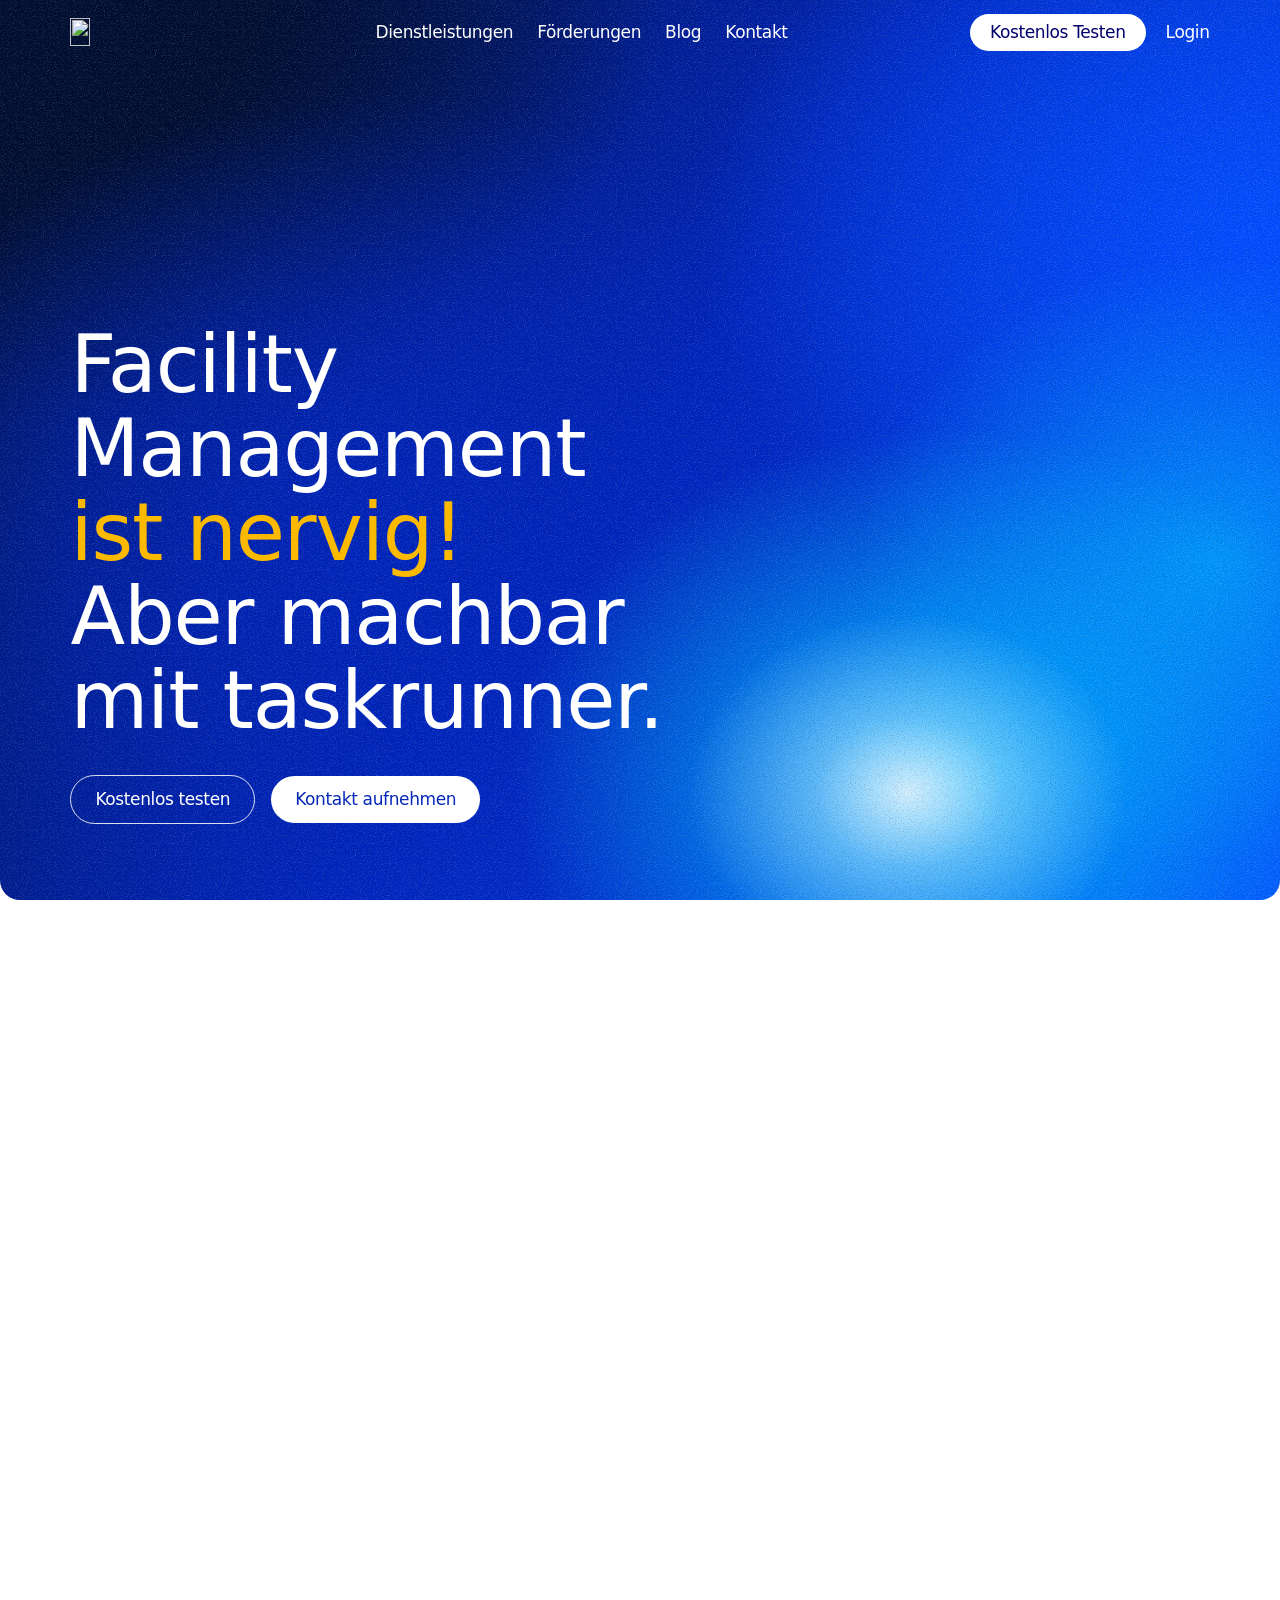
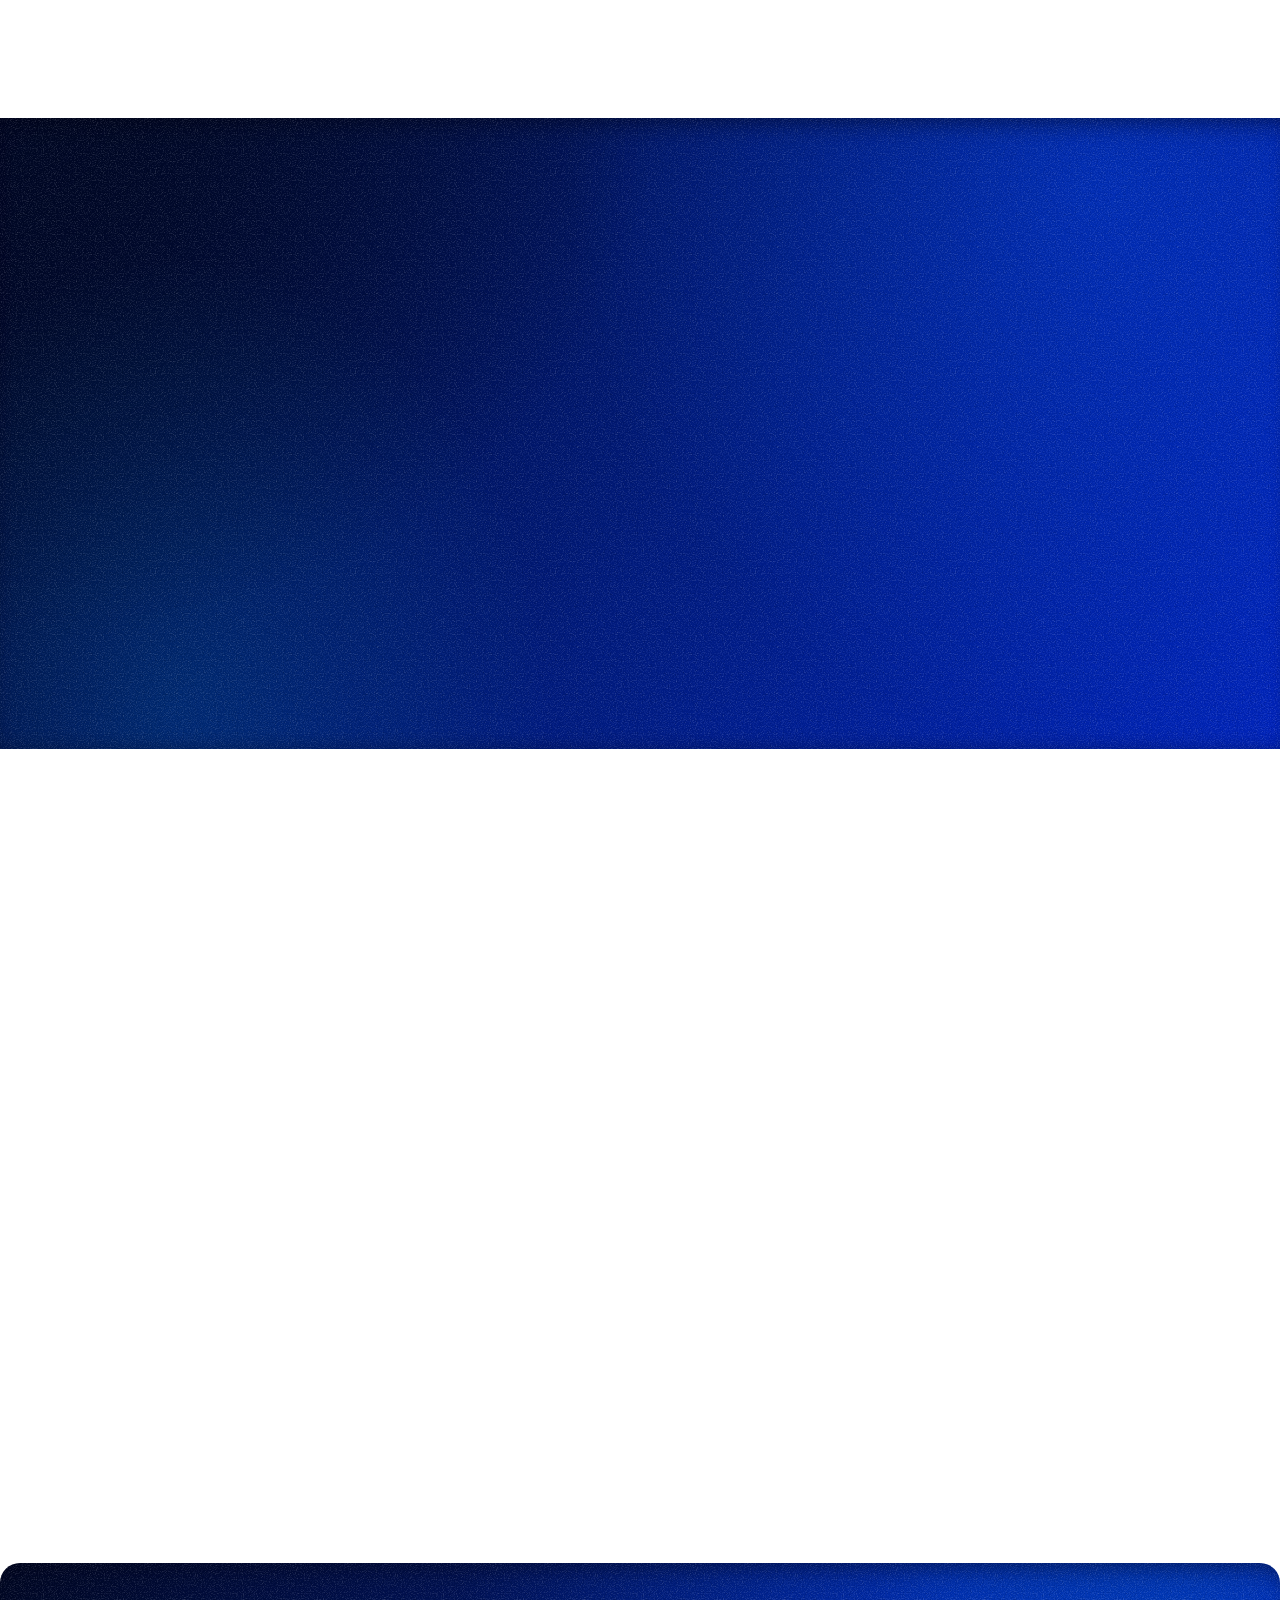
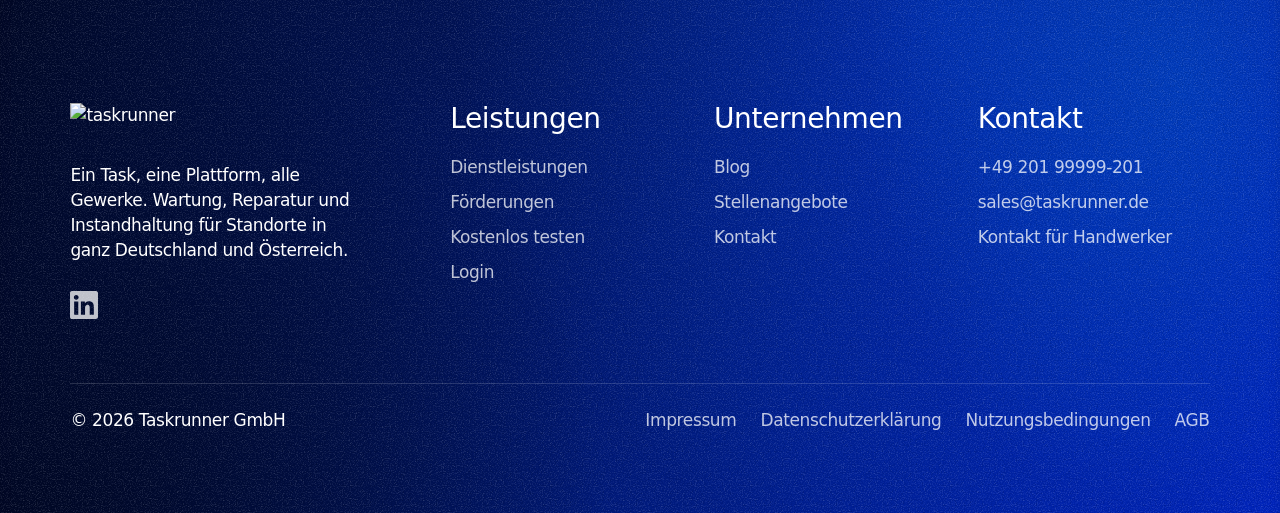
==== commit 66a4d414: "Startseite: Branchen statt Kundenlogos" ====
--- a/index.html
+++ b/index.html
@@ -21,7 +21,7 @@
     <!-- Besucherstatistik (Matomo, ohne Cookies); zaehlt nur auf der Live-Adresse -->
     <script src="assets/statistik.js" defer></script>
   </head>
-  <body class="variante-b">
+  <body class="variante-b" style="--logo-anschnitt:0px">
     <script>document.documentElement.className+=" js-auf";</script>
     <a href="#inhalt" class="sr-only focus:not-sr-only focus:fixed focus:left-4 focus:top-4 focus:z-[100] focus:rounded-full focus:bg-navy focus:px-5 focus:py-3 focus:text-white">Zum Inhalt springen</a>
     <header class="sticky top-0 z-50 border-b border-black/5 bg-white/95 backdrop-blur">
@@ -128,45 +128,8 @@
           <div class="mt-6 flex flex-wrap items-center gap-3 sm:mt-8 sm:gap-4"><a href="kontakt.html#kunden" class="btn btn-ghost">Kostenlos testen</a><a href="kontakt.html" class="btn btn-white">Kontakt aufnehmen</a></div>
         </div>
       </section>
-      <!-- Kundenlogos direkt unter dem Hero: der Hero ist um --logo-anschnitt
-           kuerzer als der Bildschirm, damit dieses Band beim Laden schon
-           nur angeschnitten zu sehen ist (man soll die Firmen erahnen).
-           Farbige Logos: images/kundenlogos/*-farbe.svg. Zweite Folge unsichtbar fuer die
-           nahtlose Schleife. Aussehen: .logo-leiste in tailwind/input.css. -->
-      <section class="logo-leiste bg-white" aria-label="Unternehmen, die auf taskrunner setzen">
-        <div class="logo-band">
-          <div class="logo-spur" style="--dauer:100s;--dauer-sm:100s;--dauer-lg:100s">
-            <img src="images/kundenlogos/dm-farbe.svg" alt="dm-drogerie markt" decoding="async" width="423" height="280" style="--h:28px;--h-sm:34px;--h-lg:34px">
-            <img src="images/kundenlogos/rossmann-farbe.svg" alt="Rossmann" decoding="async" width="1357" height="190" style="--h:19px;--h-sm:23px;--h-lg:23px">
-            <img src="images/kundenlogos/apleona-farbe.svg" alt="Apleona" decoding="async" width="1116" height="160" style="--h:16px;--h-sm:19px;--h-lg:19px">
-            <img src="images/kundenlogos/nordsee-farbe.svg" alt="Nordsee" decoding="async" width="1009" height="160" style="--h:16px;--h-sm:19px;--h-lg:19px">
-            <img src="images/kundenlogos/lush-farbe.svg" alt="Lush" decoding="async" width="817" height="210" style="--h:21px;--h-sm:25px;--h-lg:25px">
-            <img src="images/kundenlogos/amplifon-farbe.svg" alt="Amplifon" decoding="async" width="830" height="200" style="--h:20px;--h-sm:24px;--h-lg:24px">
-            <img src="images/kundenlogos/flink-farbe.svg" alt="Flink" decoding="async" width="778" height="200" style="--h:20px;--h-sm:24px;--h-lg:24px">
-            <img src="images/kundenlogos/kamps-farbe.svg" alt="Kamps" decoding="async" width="829" height="200" style="--h:20px;--h-sm:24px;--h-lg:24px">
-            <img src="images/kundenlogos/avis-farbe.svg" alt="Avis" decoding="async" width="720" height="220" style="--h:22px;--h-sm:26px;--h-lg:26px">
-            <img src="images/kundenlogos/easyapotheke-farbe.svg" alt="easyApotheke" decoding="async" width="911" height="190" style="--h:19px;--h-sm:23px;--h-lg:23px">
-            <img src="images/kundenlogos/awg-farbe.svg" alt="AWG Mode Center" decoding="async" width="921" height="323" style="--h:20px;--h-sm:24px;--h-lg:24px">
-            <img src="images/kundenlogos/flaschenpost-farbe.svg" alt="flaschenpost" decoding="async" width="893" height="190" style="--h:19px;--h-sm:23px;--h-lg:23px">
-            <img src="images/kundenlogos/groupe-seb-farbe.svg" alt="Groupe SEB" decoding="async" width="134" height="300" style="--h:30px;--h-sm:36px;--h-lg:36px">
-            <img src="images/kundenlogos/atu-farbe.svg" alt="ATU" decoding="async" width="425" height="213" style="--h:22px;--h-sm:24px;--h-lg:24px">
-            <img src="images/kundenlogos/dm-farbe.svg" alt="" aria-hidden="true" decoding="async" width="423" height="280" style="--h:28px;--h-sm:34px;--h-lg:34px">
-            <img src="images/kundenlogos/rossmann-farbe.svg" alt="" aria-hidden="true" decoding="async" width="1357" height="190" style="--h:19px;--h-sm:23px;--h-lg:23px">
-            <img src="images/kundenlogos/apleona-farbe.svg" alt="" aria-hidden="true" decoding="async" width="1116" height="160" style="--h:16px;--h-sm:19px;--h-lg:19px">
-            <img src="images/kundenlogos/nordsee-farbe.svg" alt="" aria-hidden="true" decoding="async" width="1009" height="160" style="--h:16px;--h-sm:19px;--h-lg:19px">
-            <img src="images/kundenlogos/lush-farbe.svg" alt="" aria-hidden="true" decoding="async" width="817" height="210" style="--h:21px;--h-sm:25px;--h-lg:25px">
-            <img src="images/kundenlogos/amplifon-farbe.svg" alt="" aria-hidden="true" decoding="async" width="830" height="200" style="--h:20px;--h-sm:24px;--h-lg:24px">
-            <img src="images/kundenlogos/flink-farbe.svg" alt="" aria-hidden="true" decoding="async" width="778" height="200" style="--h:20px;--h-sm:24px;--h-lg:24px">
-            <img src="images/kundenlogos/kamps-farbe.svg" alt="" aria-hidden="true" decoding="async" width="829" height="200" style="--h:20px;--h-sm:24px;--h-lg:24px">
-            <img src="images/kundenlogos/avis-farbe.svg" alt="" aria-hidden="true" decoding="async" width="720" height="220" style="--h:22px;--h-sm:26px;--h-lg:26px">
-            <img src="images/kundenlogos/easyapotheke-farbe.svg" alt="" aria-hidden="true" decoding="async" width="911" height="190" style="--h:19px;--h-sm:23px;--h-lg:23px">
-            <img src="images/kundenlogos/awg-farbe.svg" alt="" aria-hidden="true" decoding="async" width="921" height="323" style="--h:20px;--h-sm:24px;--h-lg:24px">
-            <img src="images/kundenlogos/flaschenpost-farbe.svg" alt="" aria-hidden="true" decoding="async" width="893" height="190" style="--h:19px;--h-sm:23px;--h-lg:23px">
-            <img src="images/kundenlogos/groupe-seb-farbe.svg" alt="" aria-hidden="true" decoding="async" width="134" height="300" style="--h:30px;--h-sm:36px;--h-lg:36px">
-            <img src="images/kundenlogos/atu-farbe.svg" alt="" aria-hidden="true" decoding="async" width="425" height="213" style="--h:22px;--h-sm:24px;--h-lg:24px">
-          </div>
-        </div>
-      </section>
+      <!-- Kundenlogo-Leiste voruebergehend entfernt.
+           Wiederherstellen: git revert auf den Commit "Startseite: Branchen statt Kundenlogos". -->
       <section class="bg-white section-y">
         <div class="container-wide">
           <div data-auf class="grid gap-6 lg:grid-cols-2 lg:items-end lg:gap-16">
@@ -280,58 +243,11 @@
               </div>
             </div>
             <div class="raster-spalte">
+              <!-- Branchen statt Kundenlogos, solange die Logos ausgeblendet sind. -->
               <div data-auf class="raster-kachel kachel-verlauf-2 mit-korn kachel-polster">
-                <!-- Kundenzahl (bisher 53) ausgeblendet, bis sie zur
-                     Vertriebspraesentation passt. -->
-                <h3 class="t-h3 text-blue-600">Unternehmen, die schon auf taskrunner setzen.</h3>
-                <!-- Drei Laufbaender mit Kundenlogos, je Reihe zweimal dieselben
-                     Logos hintereinander (die zweite Folge fuer das Publikum
-                     unsichtbar), damit die Schleife nahtlos laeuft.
-                     Aussehen: .kunden-baender in tailwind/input.css.
-                     Ohne loading="lazy": sonst laedt ein Logo erst, wenn es
-                     schon ins Band laeuft, und dort klafft eine Luecke. -->
-                <div class="raster-fuss kunden-baender">
-                  <div class="logo-band">
-                    <div class="logo-spur" style="--dauer:40s;--dauer-sm:40s;--dauer-lg:40s;--verzug:-6s">
-                      <img src="images/kundenlogos/dm-blau.svg" alt="dm-drogerie markt" decoding="async" width="423" height="280" style="--h:28px;--h-sm:34px;--h-lg:34px">
-                      <img src="images/kundenlogos/amplifon-blau.svg" alt="Amplifon" decoding="async" width="830" height="200" style="--h:20px;--h-sm:24px;--h-lg:24px">
-                      <img src="images/kundenlogos/lush-blau.svg" alt="Lush" decoding="async" width="817" height="210" style="--h:21px;--h-sm:25px;--h-lg:25px">
-                      <img src="images/kundenlogos/nordsee-blau.svg" alt="Nordsee" decoding="async" width="1009" height="160" style="--h:16px;--h-sm:19px;--h-lg:19px">
-                      <img src="images/kundenlogos/awg-blau.svg" alt="AWG Mode Center" decoding="async" width="921" height="323" style="--h:20px;--h-sm:24px;--h-lg:24px">
-                      <img src="images/kundenlogos/dm-blau.svg" alt="" aria-hidden="true" decoding="async" width="423" height="280" style="--h:28px;--h-sm:34px;--h-lg:34px">
-                      <img src="images/kundenlogos/amplifon-blau.svg" alt="" aria-hidden="true" decoding="async" width="830" height="200" style="--h:20px;--h-sm:24px;--h-lg:24px">
-                      <img src="images/kundenlogos/lush-blau.svg" alt="" aria-hidden="true" decoding="async" width="817" height="210" style="--h:21px;--h-sm:25px;--h-lg:25px">
-                      <img src="images/kundenlogos/nordsee-blau.svg" alt="" aria-hidden="true" decoding="async" width="1009" height="160" style="--h:16px;--h-sm:19px;--h-lg:19px">
-                      <img src="images/kundenlogos/awg-blau.svg" alt="" aria-hidden="true" decoding="async" width="921" height="323" style="--h:20px;--h-sm:24px;--h-lg:24px">
-                    </div>
-                  </div>
-                  <div class="logo-band">
-                    <div class="logo-spur" style="--dauer:46s;--dauer-sm:46s;--dauer-lg:46s;--verzug:-21s">
-                      <img src="images/kundenlogos/rossmann-blau.svg" alt="Rossmann" decoding="async" width="1357" height="190" style="--h:19px;--h-sm:23px;--h-lg:23px">
-                      <img src="images/kundenlogos/kamps-blau.svg" alt="Kamps" decoding="async" width="829" height="200" style="--h:20px;--h-sm:24px;--h-lg:24px">
-                      <img src="images/kundenlogos/flink-blau.svg" alt="Flink" decoding="async" width="778" height="200" style="--h:20px;--h-sm:24px;--h-lg:24px">
-                      <img src="images/kundenlogos/apleona-blau.svg" alt="Apleona" decoding="async" width="1116" height="160" style="--h:16px;--h-sm:19px;--h-lg:19px">
-                      <img src="images/kundenlogos/rossmann-blau.svg" alt="" aria-hidden="true" decoding="async" width="1357" height="190" style="--h:19px;--h-sm:23px;--h-lg:23px">
-                      <img src="images/kundenlogos/kamps-blau.svg" alt="" aria-hidden="true" decoding="async" width="829" height="200" style="--h:20px;--h-sm:24px;--h-lg:24px">
-                      <img src="images/kundenlogos/flink-blau.svg" alt="" aria-hidden="true" decoding="async" width="778" height="200" style="--h:20px;--h-sm:24px;--h-lg:24px">
-                      <img src="images/kundenlogos/apleona-blau.svg" alt="" aria-hidden="true" decoding="async" width="1116" height="160" style="--h:16px;--h-sm:19px;--h-lg:19px">
-                    </div>
-                  </div>
-                  <div class="logo-band">
-                    <div class="logo-spur" style="--dauer:43s;--dauer-sm:43s;--dauer-lg:43s;--verzug:-13s">
-                      <img src="images/kundenlogos/avis-blau.svg" alt="Avis" decoding="async" width="720" height="220" style="--h:22px;--h-sm:26px;--h-lg:26px">
-                      <img src="images/kundenlogos/easyapotheke-blau.svg" alt="easyApotheke" decoding="async" width="911" height="190" style="--h:19px;--h-sm:23px;--h-lg:23px">
-                      <img src="images/kundenlogos/groupe-seb-blau.svg" alt="Groupe SEB" decoding="async" width="134" height="300" style="--h:30px;--h-sm:36px;--h-lg:36px">
-                      <img src="images/kundenlogos/flaschenpost-blau.svg" alt="flaschenpost" decoding="async" width="893" height="190" style="--h:19px;--h-sm:23px;--h-lg:23px">
-                      <img src="images/kundenlogos/atu-blau.svg" alt="ATU" decoding="async" width="300" height="71" style="--h:18px;--h-sm:22px;--h-lg:22px">
-                      <img src="images/kundenlogos/avis-blau.svg" alt="" aria-hidden="true" decoding="async" width="720" height="220" style="--h:22px;--h-sm:26px;--h-lg:26px">
-                      <img src="images/kundenlogos/easyapotheke-blau.svg" alt="" aria-hidden="true" decoding="async" width="911" height="190" style="--h:19px;--h-sm:23px;--h-lg:23px">
-                      <img src="images/kundenlogos/groupe-seb-blau.svg" alt="" aria-hidden="true" decoding="async" width="134" height="300" style="--h:30px;--h-sm:36px;--h-lg:36px">
-                      <img src="images/kundenlogos/flaschenpost-blau.svg" alt="" aria-hidden="true" decoding="async" width="893" height="190" style="--h:19px;--h-sm:23px;--h-lg:23px">
-                      <img src="images/kundenlogos/atu-blau.svg" alt="" aria-hidden="true" decoding="async" width="300" height="71" style="--h:18px;--h-sm:22px;--h-lg:22px">
-                    </div>
-                  </div>
-                  <p class="mt-6 t-caption text-ink/75">Eine kleine Auswahl. Dazu kommen viele weitere Unternehmen.</p>
+                <h3 class="t-h3 text-blue-600">Für Filialisten aus allen Branchen.</h3>
+                <div class="raster-fuss">
+                  <ul class="flex flex-wrap gap-2" aria-label="Branchen"><li class="rounded-full border border-ink/10 bg-white px-4 py-2 t-caption text-blue-600">Drogerie</li><li class="rounded-full border border-ink/10 bg-white px-4 py-2 t-caption text-blue-600">Gastronomie</li><li class="rounded-full border border-ink/10 bg-white px-4 py-2 t-caption text-blue-600">Lebensmittelhandel</li><li class="rounded-full border border-ink/10 bg-white px-4 py-2 t-caption text-blue-600">Mode</li><li class="rounded-full border border-ink/10 bg-white px-4 py-2 t-caption text-blue-600">Automotive</li><li class="rounded-full border border-ink/10 bg-white px-4 py-2 t-caption text-blue-600">Apotheken</li><li class="rounded-full border border-ink/10 bg-white px-4 py-2 t-caption text-blue-600">Elektronik</li><li class="rounded-full border border-ink/10 bg-white px-4 py-2 t-caption text-blue-600">Facility Services</li></ul>
                 </div>
               </div>
               <div data-auf class="raster-kachel bg-blue-600 mit-korn kachel-polster text-white">
